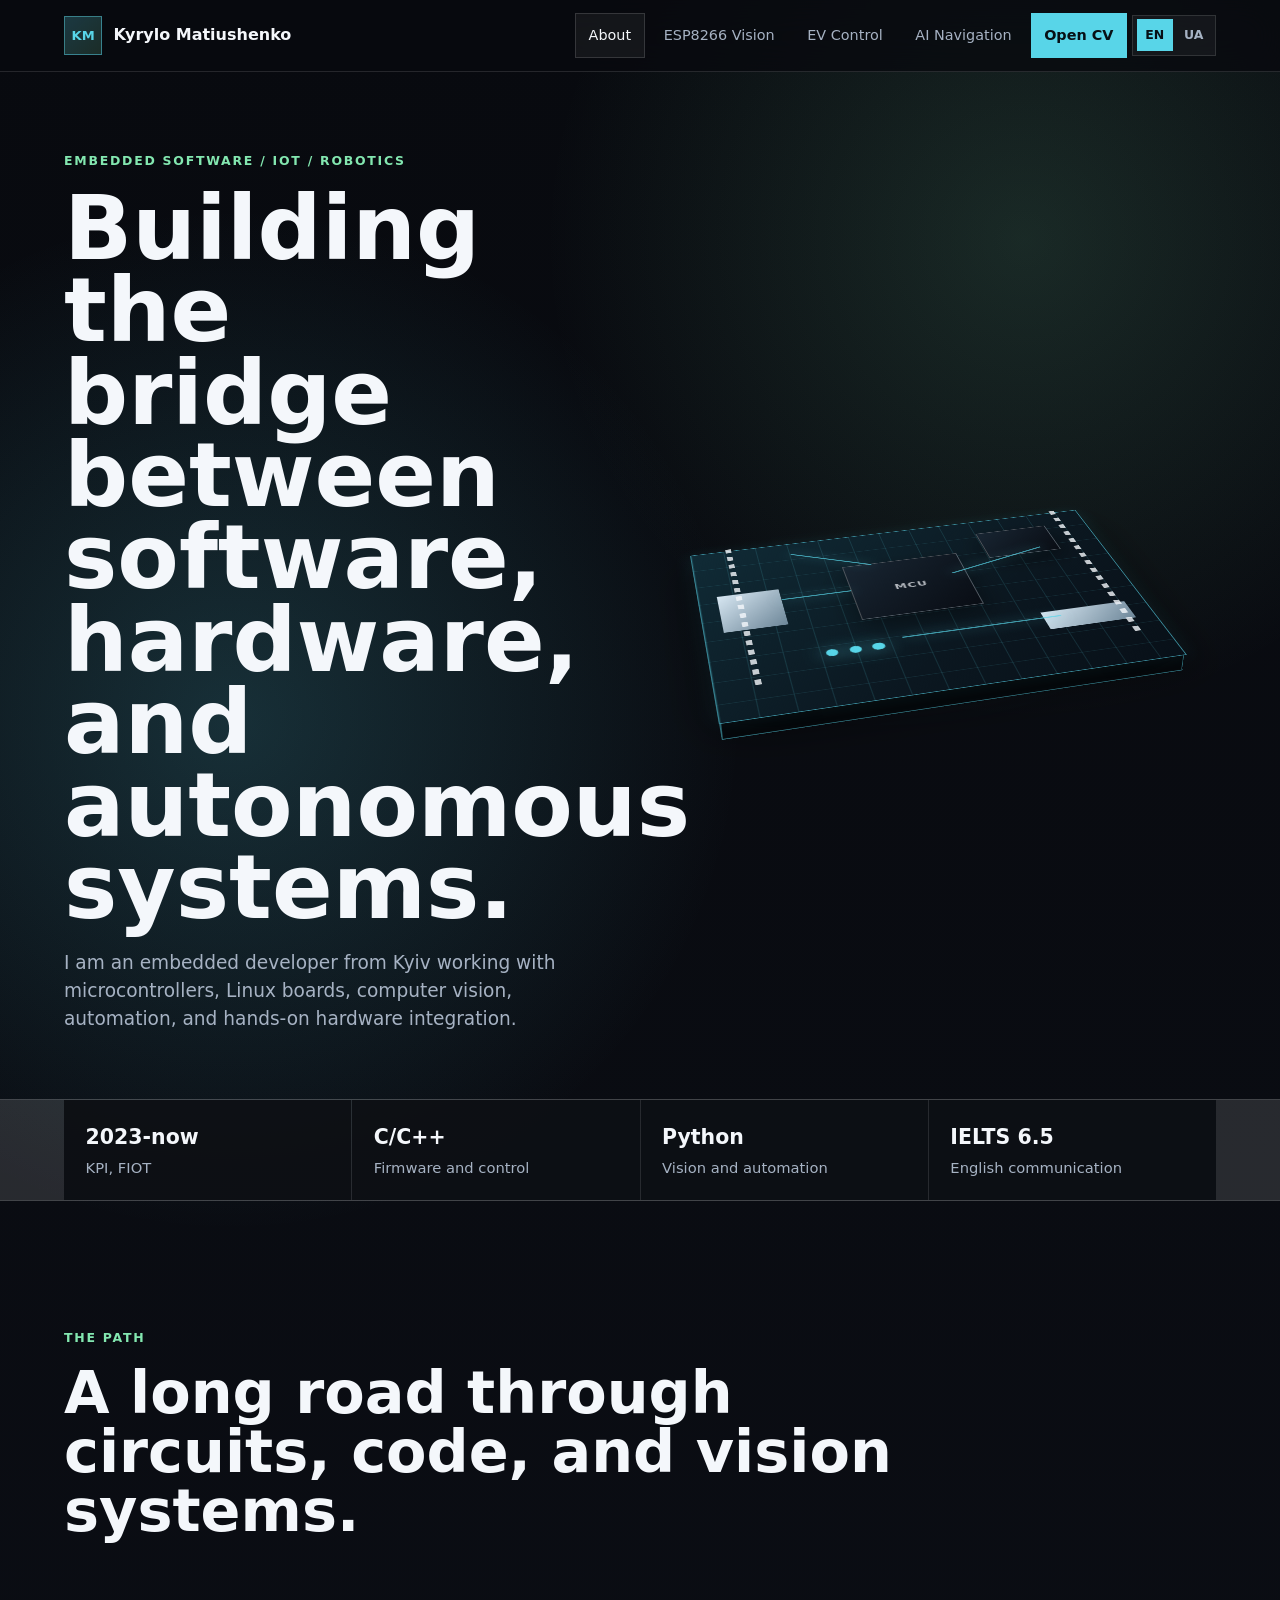
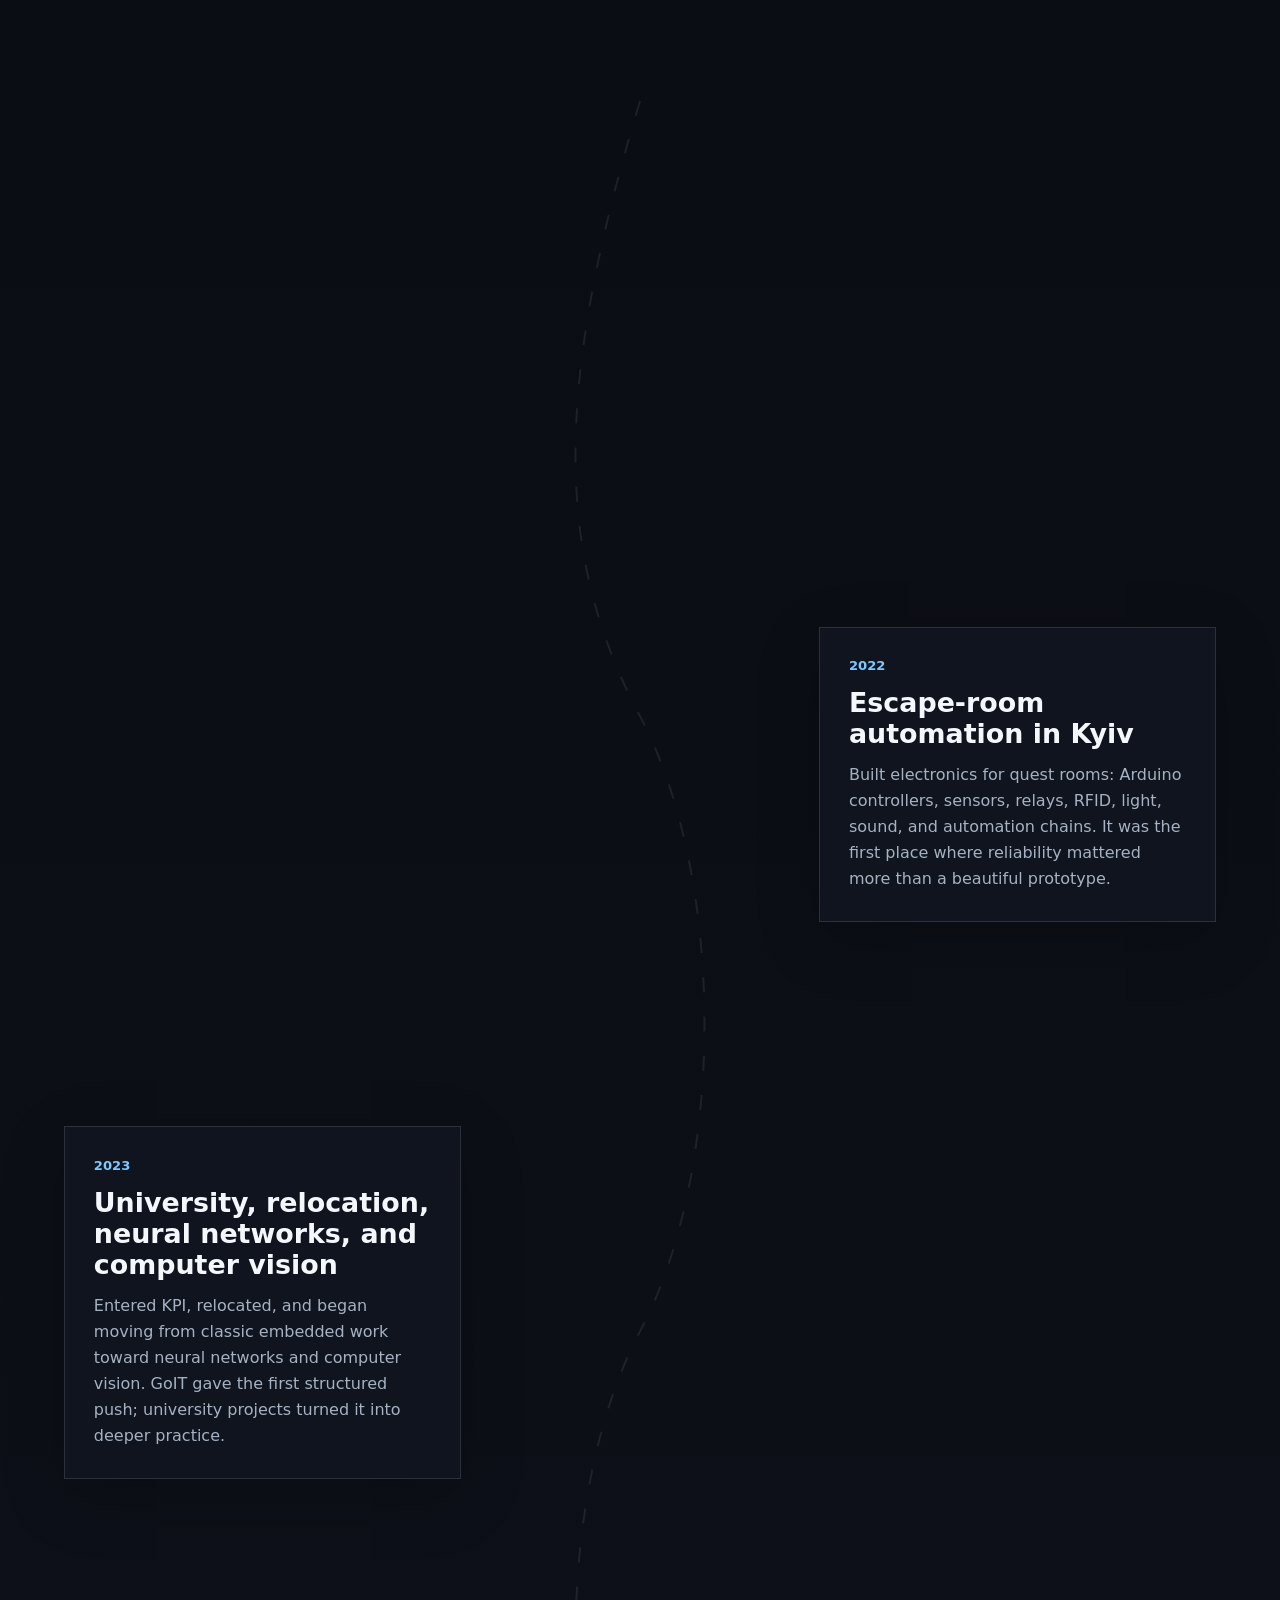
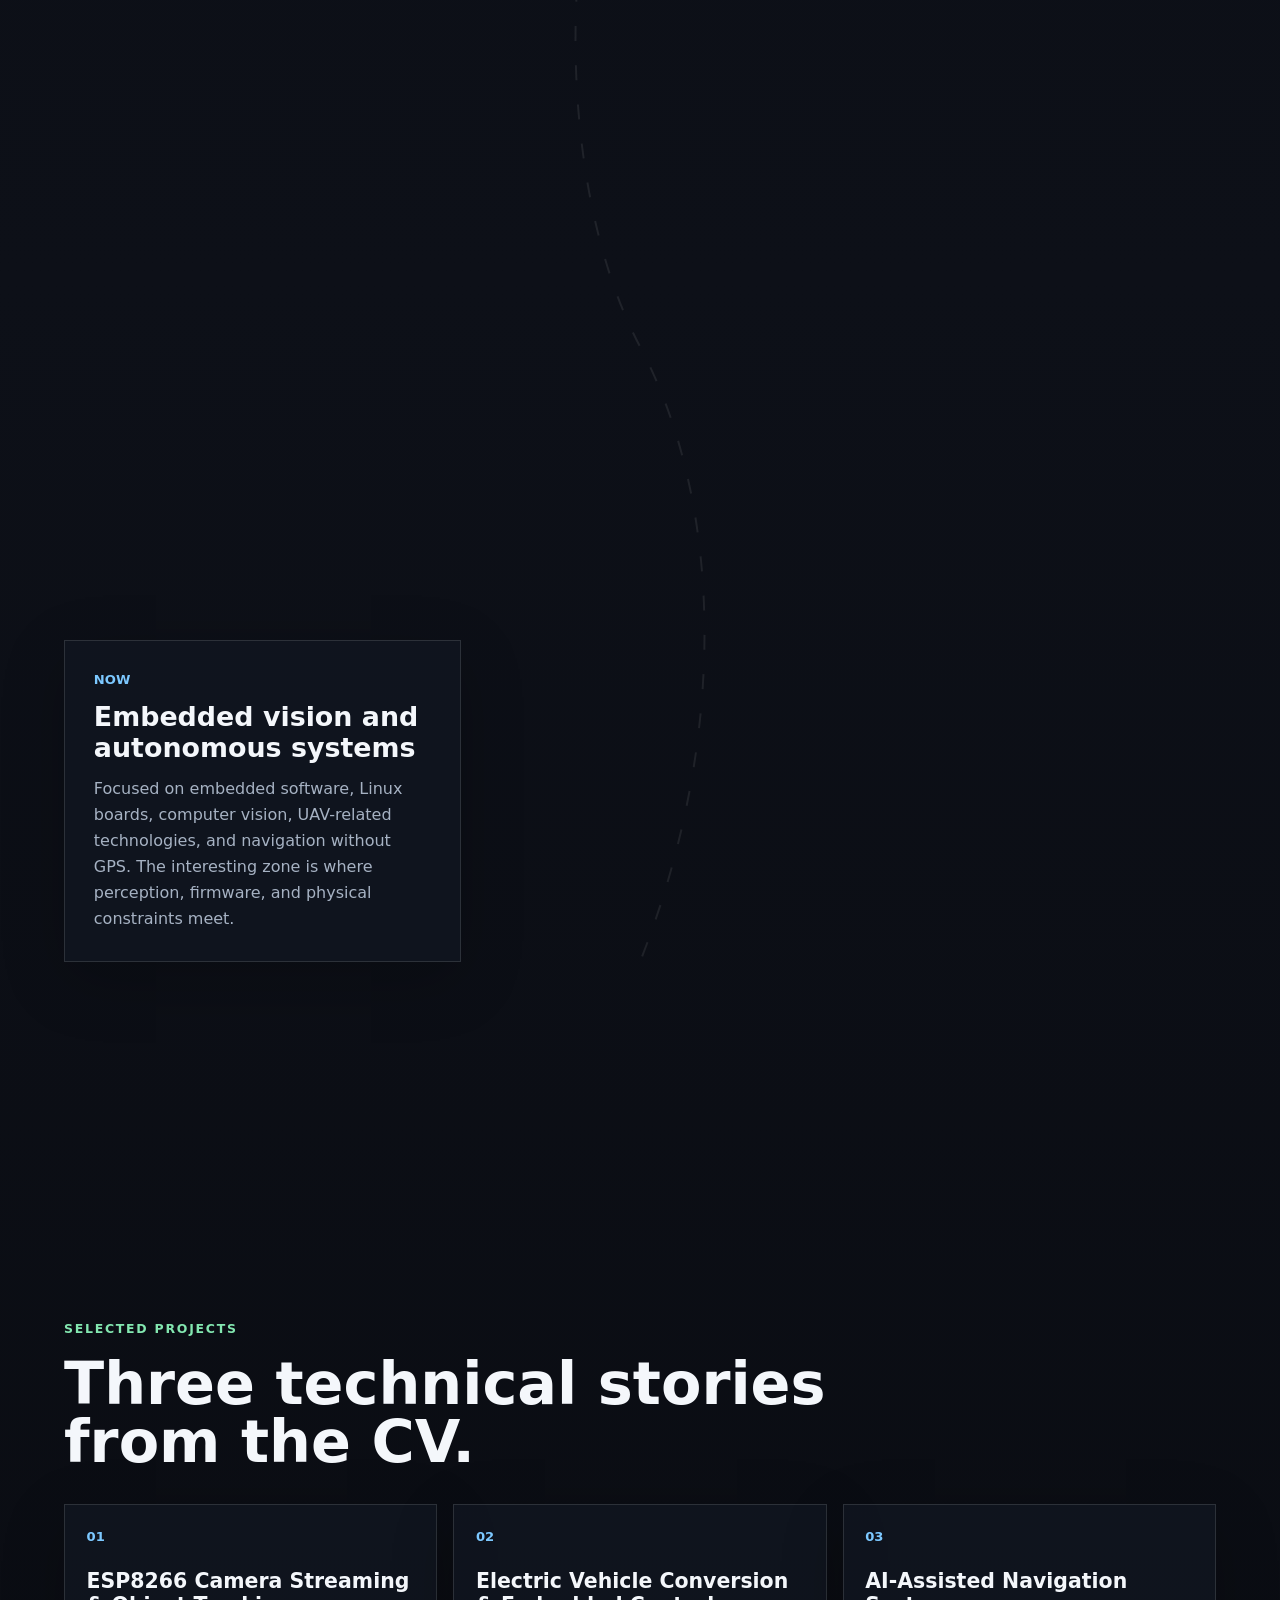
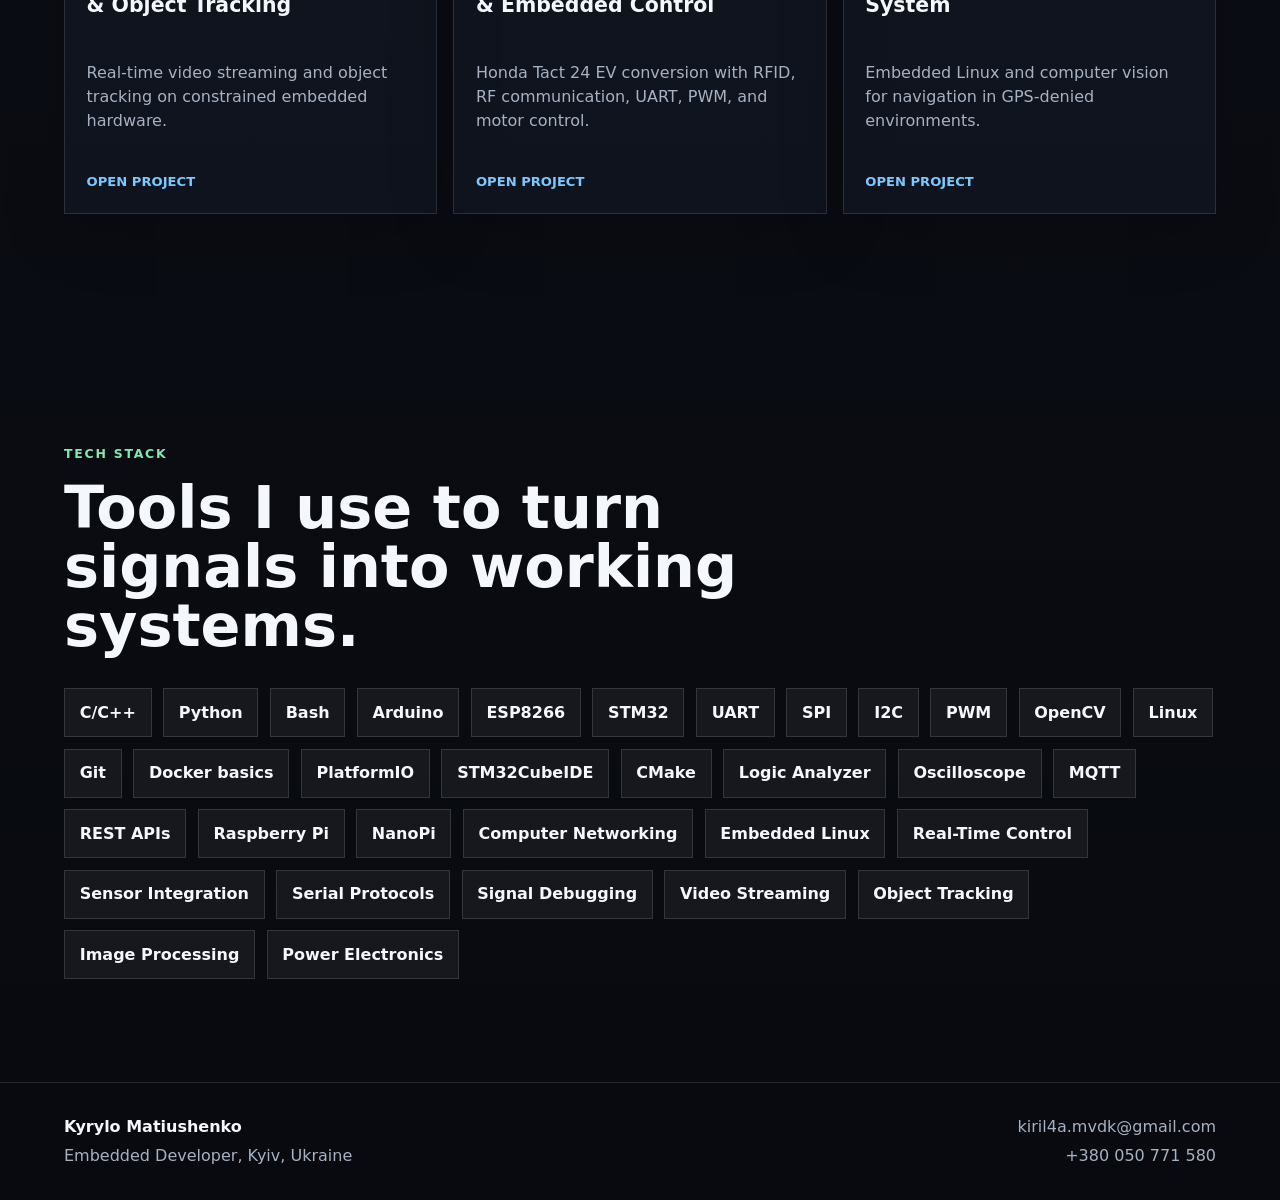
==== index.html @ d22a6f31 "first commit" ====
<!doctype html>
<html lang="en">
  <head>
    <meta charset="utf-8">
    <meta name="viewport" content="width=device-width, initial-scale=1">
    <meta name="description" content="Kyrylo Matiushenko - embedded developer focused on IoT, robotics, computer vision, and autonomous systems." data-i18n-content="meta.home.description">
    <title>Kyrylo Matiushenko | Embedded Developer</title>
    <link rel="stylesheet" href="styles.css">
    <script defer src="script.js"></script>
  </head>
  <body data-page="home">
    <div class="page-loader" aria-label="Loading page" data-i18n-aria="aria.loading">
      <div class="loader-board" aria-hidden="true">
        <span></span>
        <span></span>
        <span></span>
        <span></span>
      </div>
      <p data-i18n="loader.booting">Booting embedded profile</p>
    </div>

    <header class="site-header">
      <a class="brand" href="index.html" aria-label="Kyrylo Matiushenko home" data-i18n-aria="aria.home">
        <span class="brand-mark">KM</span>
        <span>Kyrylo Matiushenko</span>
      </a>
      <button class="menu-toggle" type="button" aria-label="Open menu" aria-expanded="false" aria-controls="main-navigation" data-i18n-aria="aria.menu">
        <span></span>
        <span></span>
        <span></span>
      </button>
      <nav id="main-navigation" class="top-nav" aria-label="Main navigation" data-i18n-aria="aria.nav">
        <a href="index.html" aria-current="page" data-i18n="nav.about">About</a>
        <a href="projects/esp8266-camera.html" data-i18n="nav.esp">ESP8266 Vision</a>
        <a href="projects/ev-conversion.html" data-i18n="nav.ev">EV Control</a>
        <a href="projects/ai-navigation.html" data-i18n="nav.ai">AI Navigation</a>
        <a class="nav-cv" href="Junior Embedded Developer Matiushenko Kyrylo.pdf" data-i18n="nav.cv">Open CV</a>
        <div class="lang-switch" aria-label="Language selector" data-i18n-aria="aria.language">
          <button type="button" data-lang="en" aria-pressed="true">EN</button>
          <button type="button" data-lang="uk" aria-pressed="false">UA</button>
        </div>
      </nav>
    </header>

    <main>
      <section class="hero">
        <div class="hero-copy reveal">
          <p class="eyebrow" data-i18n="home.hero.eyebrow">Embedded software / IoT / robotics</p>
          <h1 data-i18n="home.hero.title">Building the bridge between software, hardware, and autonomous systems.</h1>
          <p class="lead" data-i18n="home.hero.lead">
            I am an embedded developer from Kyiv working with microcontrollers, Linux boards,
            computer vision, automation, and hands-on hardware integration.
          </p>
        </div>

        <div class="hero-visual model-stage" aria-label="Interactive embedded controller model" data-i18n-aria="aria.modelStage">
          <div class="embedded-device" role="img" aria-label="Stylized 3D embedded controller board" data-i18n-aria="aria.model">
            <div class="pcb-board">
              <span class="chip main-chip"></span>
              <span class="chip radio-chip"></span>
              <span class="port usb-port"></span>
              <span class="port sensor-port"></span>
              <span class="trace trace-a"></span>
              <span class="trace trace-b"></span>
              <span class="trace trace-c"></span>
              <span class="trace trace-d"></span>
              <span class="pin-row row-left"></span>
              <span class="pin-row row-right"></span>
              <span class="status-led led-one"></span>
              <span class="status-led led-two"></span>
              <span class="status-led led-three"></span>
            </div>
          </div>
        </div>
      </section>

      <section class="stats-band" aria-label="Profile highlights" data-i18n-aria="aria.profile">
        <div>
          <strong>2023-now</strong>
          <span data-i18n="home.stats.kpi">KPI, FIOT</span>
        </div>
        <div>
          <strong>C/C++</strong>
          <span data-i18n="home.stats.firmware">Firmware and control</span>
        </div>
        <div>
          <strong>Python</strong>
          <span data-i18n="home.stats.vision">Vision and automation</span>
        </div>
        <div>
          <strong>IELTS 6.5</strong>
          <span data-i18n="home.stats.english">English communication</span>
        </div>
      </section>

      <section id="journey" class="story-section">
        <div class="section-heading reveal">
          <p class="eyebrow" data-i18n="home.path.eyebrow">The path</p>
          <h2 data-i18n="home.path.title">A long road through circuits, code, and vision systems.</h2>
        </div>
        <div class="timeline">
          <svg class="timeline-path" viewBox="0 0 100 500" preserveAspectRatio="none" aria-hidden="true">
            <defs>
              <clipPath id="timeline-progress-clip">
                <rect class="timeline-progress-clip" x="0" y="0" width="100" height="0"></rect>
              </clipPath>
            </defs>
            <path pathLength="100" class="timeline-path-base" d="M50 0 C 8 58 8 92 50 125 C 92 158 92 217 50 250 C 8 283 8 342 50 375 C 92 408 92 456 50 500"></path>
            <path pathLength="100" clip-path="url(#timeline-progress-clip)" class="timeline-path-progress" d="M50 0 C 8 58 8 92 50 125 C 92 158 92 217 50 250 C 8 283 8 342 50 375 C 92 408 92 456 50 500"></path>
          </svg>
          <article class="timeline-item reveal">
            <span class="timeline-date">2016</span>
            <h3 data-i18n="home.path.2016.title">The first embedded experiments</h3>
            <p data-i18n="home.path.2016.text">
              Started learning embedded systems through hands-on experiments with boards,
              wiring, and firmware. This is where the habit formed: debug the real device,
              not only the code that should have worked.
            </p>
          </article>
          <article class="timeline-item reveal">
            <span class="timeline-date">2022</span>
            <h3 data-i18n="home.path.2022.title">Escape-room automation in Kyiv</h3>
            <p data-i18n="home.path.2022.text">
              Built electronics for quest rooms: Arduino controllers, sensors, relays, RFID,
              light, sound, and automation chains. It was the first place where reliability
              mattered more than a beautiful prototype.
            </p>
          </article>
          <article class="timeline-item reveal">
            <span class="timeline-date">2023</span>
            <h3 data-i18n="home.path.2023.title">University, relocation, neural networks, and computer vision</h3>
            <p data-i18n="home.path.2023.text">
              Entered KPI, relocated, and began moving from classic embedded work toward
              neural networks and computer vision. GoIT gave the first structured push;
              university projects turned it into deeper practice.
            </p>
          </article>
          <article class="timeline-item reveal">
            <span class="timeline-date">2024</span>
            <h3 data-i18n="home.path.2024.title">Small commissioned projects and sharper specialization</h3>
            <p data-i18n="home.path.2024.text">
              Took on small commissioned projects where each task mixed firmware, hardware
              behavior, interfaces, testing, and practical delivery. Good training for turning
              loose requirements into working devices.
            </p>
          </article>
          <article class="timeline-item reveal">
            <span class="timeline-date" data-i18n="home.path.now.date">Now</span>
            <h3 data-i18n="home.path.now.title">Embedded vision and autonomous systems</h3>
            <p data-i18n="home.path.now.text">
              Focused on embedded software, Linux boards, computer vision, UAV-related
              technologies, and navigation without GPS. The interesting zone is where
              perception, firmware, and physical constraints meet.
            </p>
          </article>
        </div>
      </section>

      <section class="projects-section">
        <div class="section-heading reveal">
          <p class="eyebrow" data-i18n="home.projects.eyebrow">Selected projects</p>
          <h2 data-i18n="home.projects.title">Three technical stories from the CV.</h2>
        </div>
        <div class="project-grid">
          <a class="project-card reveal" href="projects/esp8266-camera.html">
            <span class="project-index">01</span>
            <h3 data-i18n="project.esp.title">ESP8266 Camera Streaming & Object Tracking</h3>
            <p data-i18n="home.projects.esp.text">Real-time video streaming and object tracking on constrained embedded hardware.</p>
            <span class="card-link" data-i18n="home.projects.open">Open project</span>
          </a>
          <a class="project-card reveal" href="projects/ev-conversion.html">
            <span class="project-index">02</span>
            <h3 data-i18n="project.ev.title.short">Electric Vehicle Conversion & Embedded Control</h3>
            <p data-i18n="home.projects.ev.text">Honda Tact 24 EV conversion with RFID, RF communication, UART, PWM, and motor control.</p>
            <span class="card-link" data-i18n="home.projects.open">Open project</span>
          </a>
          <a class="project-card reveal" href="projects/ai-navigation.html">
            <span class="project-index">03</span>
            <h3 data-i18n="project.ai.title">AI-Assisted Navigation System</h3>
            <p data-i18n="home.projects.ai.text">Embedded Linux and computer vision for navigation in GPS-denied environments.</p>
            <span class="card-link" data-i18n="home.projects.open">Open project</span>
          </a>
        </div>
      </section>

      <section class="stack-section">
        <div class="section-heading reveal">
          <p class="eyebrow" data-i18n="home.stack.eyebrow">Tech stack</p>
          <h2 data-i18n="home.stack.title">Tools I use to turn signals into working systems.</h2>
        </div>
        <div class="stack-cloud reveal">
          <span>C/C++</span>
          <span>Python</span>
          <span>Bash</span>
          <span>Arduino</span>
          <span>ESP8266</span>
          <span>STM32</span>
          <span>UART</span>
          <span>SPI</span>
          <span>I2C</span>
          <span>PWM</span>
          <span>OpenCV</span>
          <span>Linux</span>
          <span>Git</span>
          <span>Docker basics</span>
          <span>PlatformIO</span>
          <span>STM32CubeIDE</span>
          <span>CMake</span>
          <span>Logic Analyzer</span>
          <span>Oscilloscope</span>
          <span>MQTT</span>
          <span>REST APIs</span>
          <span>Raspberry Pi</span>
          <span>NanoPi</span>
          <span>Computer Networking</span>
          <span>Embedded Linux</span>
          <span>Real-Time Control</span>
          <span>Sensor Integration</span>
          <span>Serial Protocols</span>
          <span>Signal Debugging</span>
          <span>Video Streaming</span>
          <span>Object Tracking</span>
          <span>Image Processing</span>
          <span>Power Electronics</span>
        </div>
      </section>
    </main>

    <footer class="site-footer">
      <div>
        <strong>Kyrylo Matiushenko</strong>
        <span data-i18n="footer.role">Embedded Developer, Kyiv, Ukraine</span>
      </div>
      <div class="footer-links">
        <a href="mailto:kiril4a.mvdk@gmail.com">kiril4a.mvdk@gmail.com</a>
        <a href="tel:+380050771580">+380 050 771 580</a>
      </div>
    </footer>
  </body>
</html>
---- styles.css ----
:root {
  color-scheme: dark;
  --bg: #080a0f;
  --panel: #111722;
  --panel-soft: rgba(17, 23, 34, 0.72);
  --text: #f4f7fb;
  --muted: #a6b2c3;
  --line: rgba(255, 255, 255, 0.12);
  --cyan: #58d5e8;
  --green: #83e7b0;
  --amber: #7cc8ff;
  --red: #ef7d7d;
  --shadow: 0 28px 90px rgba(0, 0, 0, 0.45);
  --path-hue: 190;
}

* {
  box-sizing: border-box;
}

html {
  overflow-x: hidden;
  scroll-behavior: smooth;
}

body {
  margin: 0;
  overflow-x: hidden;
  background:
    radial-gradient(circle at 18% 12%, rgba(88, 213, 232, 0.18), transparent 32rem),
    radial-gradient(circle at 80% 4%, rgba(131, 231, 176, 0.14), transparent 30rem),
    linear-gradient(180deg, #080a0f 0%, #0d1018 58%, #080a0f 100%);
  color: var(--text);
  font-family: Inter, ui-sans-serif, system-ui, -apple-system, BlinkMacSystemFont, "Segoe UI", sans-serif;
  line-height: 1.5;
}

body.is-loading {
  overflow: hidden;
}

a {
  color: inherit;
  text-decoration: none;
}

.page-loader {
  position: fixed;
  inset: 0;
  z-index: 100;
  display: grid;
  place-items: center;
  align-content: center;
  gap: 1.4rem;
  background:
    radial-gradient(circle at 50% 42%, rgba(88, 213, 232, 0.2), transparent 22rem),
    #080a0f;
  transition: opacity 520ms ease, visibility 520ms ease;
}

body.is-loaded .page-loader {
  opacity: 0;
  visibility: hidden;
  pointer-events: none;
}

.loader-board {
  position: relative;
  width: 8rem;
  aspect-ratio: 1.45;
  border: 1px solid rgba(88, 213, 232, 0.62);
  background: linear-gradient(135deg, rgba(88, 213, 232, 0.16), rgba(131, 231, 176, 0.08));
  box-shadow: 0 0 54px rgba(88, 213, 232, 0.24);
  animation: loader-float 1400ms ease-in-out infinite;
}

.loader-board::before {
  content: "";
  position: absolute;
  inset: 31% 34%;
  border: 1px solid rgba(244, 247, 251, 0.62);
  background: rgba(244, 247, 251, 0.08);
}

.loader-board span {
  position: absolute;
  width: 0.55rem;
  aspect-ratio: 1;
  background: var(--cyan);
  box-shadow: 0 0 18px rgba(88, 213, 232, 0.8);
  animation: loader-pulse 900ms ease-in-out infinite;
}

.loader-board span:nth-child(1) {
  top: 18%;
  left: 14%;
}

.loader-board span:nth-child(2) {
  top: 20%;
  right: 15%;
  animation-delay: 120ms;
}

.loader-board span:nth-child(3) {
  bottom: 19%;
  left: 20%;
  animation-delay: 240ms;
}

.loader-board span:nth-child(4) {
  right: 18%;
  bottom: 17%;
  animation-delay: 360ms;
}

.page-loader p {
  margin: 0;
  color: var(--muted);
  font-size: 0.86rem;
  font-weight: 800;
  letter-spacing: 0.16em;
  text-transform: uppercase;
}

@keyframes loader-float {
  0%,
  100% {
    transform: translateY(0) rotateX(58deg) rotateZ(-10deg);
  }

  50% {
    transform: translateY(-0.65rem) rotateX(58deg) rotateZ(-6deg);
  }
}

@keyframes loader-pulse {
  0%,
  100% {
    opacity: 0.32;
  }

  50% {
    opacity: 1;
  }
}

.site-header {
  position: sticky;
  top: 0;
  z-index: 20;
  display: flex;
  align-items: center;
  justify-content: space-between;
  gap: 1rem;
  min-height: 72px;
  padding: 0 5vw;
  border-bottom: 1px solid var(--line);
  background: rgba(8, 10, 15, 0.78);
  backdrop-filter: blur(18px);
}

.brand {
  display: inline-flex;
  align-items: center;
  gap: 0.7rem;
  font-weight: 750;
  letter-spacing: 0;
  white-space: nowrap;
}

.brand-mark {
  display: grid;
  width: 2.4rem;
  height: 2.4rem;
  place-items: center;
  border: 1px solid rgba(88, 213, 232, 0.48);
  background: linear-gradient(135deg, rgba(88, 213, 232, 0.24), rgba(131, 231, 176, 0.16));
  color: var(--cyan);
  font-size: 0.82rem;
  font-weight: 800;
}

.top-nav {
  display: flex;
  align-items: center;
  justify-content: flex-end;
  gap: 0.35rem;
  flex-wrap: wrap;
}

.menu-toggle {
  display: none;
  width: 2.75rem;
  height: 2.75rem;
  place-items: center;
  border: 1px solid rgba(88, 213, 232, 0.34);
  background: rgba(255, 255, 255, 0.055);
  color: var(--text);
  cursor: pointer;
}

.menu-toggle span {
  display: block;
  width: 1.15rem;
  height: 2px;
  grid-area: 1 / 1;
  background: currentColor;
  transition: transform 180ms ease, opacity 180ms ease;
}

.menu-toggle span:nth-child(1) {
  transform: translateY(-0.42rem);
}

.menu-toggle span:nth-child(3) {
  transform: translateY(0.42rem);
}

.site-header.is-menu-open .menu-toggle span:nth-child(1) {
  transform: rotate(45deg);
}

.site-header.is-menu-open .menu-toggle span:nth-child(2) {
  opacity: 0;
}

.site-header.is-menu-open .menu-toggle span:nth-child(3) {
  transform: rotate(-45deg);
}

.top-nav a {
  padding: 0.64rem 0.78rem;
  border: 1px solid transparent;
  color: var(--muted);
  font-size: 0.9rem;
  transition: color 180ms ease, border-color 180ms ease, background 180ms ease;
}

.top-nav a:hover,
.top-nav a[aria-current="page"] {
  border-color: rgba(255, 255, 255, 0.14);
  background: rgba(255, 255, 255, 0.05);
  color: var(--text);
}

.top-nav .nav-cv {
  border-color: rgba(88, 213, 232, 0.42);
  background: var(--cyan);
  color: #071015;
  font-weight: 800;
}

.top-nav .nav-cv:hover {
  border-color: rgba(131, 231, 176, 0.58);
  background: var(--green);
  color: #071015;
}

.lang-switch {
  display: inline-flex;
  align-items: center;
  gap: 0.2rem;
  padding: 0.2rem;
  border: 1px solid rgba(255, 255, 255, 0.12);
  background: rgba(255, 255, 255, 0.045);
}

.lang-switch button {
  min-width: 2.25rem;
  min-height: 2rem;
  border: 0;
  background: transparent;
  color: var(--muted);
  cursor: pointer;
  font: inherit;
  font-size: 0.78rem;
  font-weight: 850;
  letter-spacing: 0;
  transition: background 180ms ease, color 180ms ease;
}

.lang-switch button:hover,
.lang-switch button[aria-pressed="true"] {
  background: var(--cyan);
  color: #071015;
}

.hero {
  display: grid;
  grid-template-columns: minmax(0, 0.92fr) minmax(320px, 1.08fr);
  align-items: center;
  gap: clamp(2rem, 5vw, 5.5rem);
  min-height: calc(100vh - 72px);
  padding: 5rem 5vw 3rem;
}

.hero-copy {
  max-width: 720px;
}

.eyebrow {
  margin: 0 0 1rem;
  color: var(--green);
  font-size: 0.78rem;
  font-weight: 800;
  letter-spacing: 0.14em;
  text-transform: uppercase;
}

h1,
h2,
h3,
p {
  margin-top: 0;
}

h1 {
  margin-bottom: 1.3rem;
  font-size: clamp(3rem, 7vw, 6.9rem);
  line-height: 0.92;
  letter-spacing: 0;
}

h2 {
  margin-bottom: 1rem;
  font-size: clamp(2rem, 4.6vw, 4.6rem);
  line-height: 1;
  letter-spacing: 0;
}

h3 {
  font-size: 1.28rem;
  line-height: 1.16;
}

.lead {
  max-width: 58ch;
  color: var(--muted);
  font-size: clamp(1.05rem, 1.45vw, 1.35rem);
}

.button {
  display: inline-flex;
  align-items: center;
  justify-content: center;
  min-height: 48px;
  padding: 0 1.1rem;
  border: 1px solid var(--line);
  font-weight: 760;
  transition: transform 180ms ease, background 180ms ease, border-color 180ms ease;
}

.button:hover {
  transform: translateY(-2px);
}

.button.primary {
  border-color: rgba(88, 213, 232, 0.42);
  background: var(--cyan);
  color: #071015;
}

.button.ghost {
  background: rgba(255, 255, 255, 0.05);
  color: var(--text);
}

.hero-visual {
  position: relative;
  min-height: clamp(420px, 54vh, 620px);
  overflow: visible;
  transform:
    perspective(1200px)
    rotateX(var(--tilt-x, 0deg))
    rotateY(var(--tilt-y, 0deg));
  transform-style: preserve-3d;
  transition: transform 180ms ease-out;
}

.embedded-device {
  position: absolute;
  top: 50%;
  left: 50%;
  width: min(74%, 480px);
  aspect-ratio: 1.45;
  z-index: 3;
  transform:
    translate(-50%, -50%)
    rotateX(var(--device-x, 58deg))
    rotateY(var(--device-y, 0deg))
    rotateZ(var(--device-z, -14deg));
  transform-style: preserve-3d;
  transition: transform 120ms ease-out;
  cursor: grab;
  user-select: none;
  touch-action: none;
}

.embedded-device::before {
  content: "";
  position: absolute;
  inset: 18% 8% 8%;
  z-index: -1;
  background: radial-gradient(ellipse at center, rgba(88, 213, 232, 0.28), rgba(88, 213, 232, 0.08) 42%, transparent 68%);
  filter: blur(26px);
  transform: translateZ(-34px);
  opacity: 0.72;
  pointer-events: none;
}

.embedded-device:active {
  cursor: grabbing;
}

.pcb-board {
  position: absolute;
  inset: 0;
  border: 1px solid rgba(88, 213, 232, 0.58);
  background:
    linear-gradient(90deg, rgba(88, 213, 232, 0.14) 1px, transparent 1px) 0 0 / 34px 34px,
    linear-gradient(0deg, rgba(88, 213, 232, 0.1) 1px, transparent 1px) 0 0 / 34px 34px,
    linear-gradient(135deg, #102b36, #0b1720 62%, #081018);
  box-shadow:
    0 24px 58px rgba(0, 0, 0, 0.42),
    0 0 22px rgba(88, 213, 232, 0.1);
  transform-style: preserve-3d;
}

.pcb-board::before,
.pcb-board::after {
  content: "";
  position: absolute;
  inset: 0;
  border: inherit;
  background: #050a0e;
  transform: translateZ(-18px);
}

.pcb-board::after {
  inset: auto 0 -18px;
  height: 18px;
  background: #04080c;
  transform: rotateX(-90deg);
  transform-origin: top;
}

.chip,
.port,
.trace,
.pin-row,
.status-led {
  position: absolute;
  transform: translateZ(16px);
}

.chip {
  border: 1px solid rgba(244, 247, 251, 0.28);
  background: linear-gradient(135deg, #182532, #090d14);
  box-shadow: 0 14px 30px rgba(0, 0, 0, 0.4);
}

.main-chip {
  left: 34%;
  top: 30%;
  width: 28%;
  height: 34%;
}

.main-chip::before {
  content: "MCU";
  position: absolute;
  inset: 0;
  display: grid;
  place-items: center;
  color: rgba(244, 247, 251, 0.7);
  font-size: 0.76rem;
  font-weight: 900;
  letter-spacing: 0.08em;
}

.radio-chip {
  right: 13%;
  top: 18%;
  width: 18%;
  height: 18%;
}

.port {
  background: linear-gradient(135deg, #d7e7f2, #6e8799);
}

.usb-port {
  left: 4%;
  top: 39%;
  width: 14%;
  height: 22%;
}

.sensor-port {
  right: 7%;
  bottom: 16%;
  width: 20%;
  height: 10%;
}

.trace {
  height: 2px;
  background: rgba(88, 213, 232, 0.68);
  box-shadow: 0 0 16px rgba(88, 213, 232, 0.5);
  transform: translateZ(17px);
}

.trace-a {
  left: 18%;
  top: 46%;
  width: 16%;
}

.trace-b {
  left: 58%;
  top: 38%;
  width: 25%;
  transform: translateZ(17px) rotate(-16deg);
}

.trace-c {
  left: 41%;
  bottom: 22%;
  width: 36%;
}

.trace-d {
  left: 22%;
  top: 24%;
  width: 20%;
  transform: translateZ(17px) rotate(28deg);
}

.pin-row {
  top: 8%;
  bottom: 8%;
  width: 0.38rem;
  background: repeating-linear-gradient(
    to bottom,
    rgba(244, 247, 251, 0.8) 0 0.5rem,
    transparent 0.5rem 1rem
  );
}

.row-left {
  left: 8%;
}

.row-right {
  right: 8%;
}

.status-led {
  width: 0.72rem;
  aspect-ratio: 1;
  border-radius: 50%;
  background: var(--cyan);
  box-shadow: 0 0 20px rgba(88, 213, 232, 0.72);
  animation: led-blink 1500ms ease-in-out infinite;
}

.led-one {
  left: 24%;
  bottom: 18%;
}

.led-two {
  left: 29%;
  bottom: 18%;
  animation-delay: 250ms;
}

.led-three {
  left: 34%;
  bottom: 18%;
  animation-delay: 500ms;
}

@keyframes led-blink {
  0%,
  80%,
  100% {
    opacity: 0.38;
  }

  35% {
    opacity: 1;
  }
}

.stats-band,
.story-section,
.projects-section,
.stack-section,
.project-page {
  padding-inline: 5vw;
}

.stats-band {
  display: grid;
  grid-template-columns: repeat(4, 1fr);
  gap: 1px;
  border-block: 1px solid var(--line);
  background: var(--line);
}

.stats-band div {
  display: grid;
  gap: 0.25rem;
  padding: 1.35rem;
  background: rgba(8, 10, 15, 0.84);
}

.stats-band strong {
  font-size: 1.28rem;
}

.stats-band span {
  color: var(--muted);
  font-size: 0.92rem;
}

.story-section,
.projects-section,
.stack-section {
  overflow-x: clip;
  padding-top: clamp(5rem, 10vw, 8rem);
  padding-bottom: clamp(4rem, 8vw, 7rem);
}

.section-heading {
  max-width: 850px;
  margin-bottom: 2rem;
}

.timeline-item,
.project-card,
.project-main,
.project-side {
  border: 1px solid var(--line);
  background: var(--panel-soft);
  box-shadow: 0 18px 60px rgba(0, 0, 0, 0.2);
}

.timeline {
  position: relative;
  display: grid;
  grid-template-columns: minmax(0, 1fr) clamp(120px, 16vw, 220px) minmax(0, 1fr);
  row-gap: clamp(9rem, 16vw, 14rem);
  column-gap: clamp(2.5rem, 6vw, 5rem);
  --timeline-pad: clamp(5rem, 10vw, 8rem);
  padding-block: var(--timeline-pad);
  --timeline-progress: 0;
}

.timeline-path {
  position: absolute;
  top: var(--timeline-pad);
  left: 50%;
  width: clamp(120px, 16vw, 220px);
  height: calc(100% - (var(--timeline-pad) * 2));
  transform: translateX(-50%);
  pointer-events: none;
  z-index: 0;
  overflow: visible;
}

.timeline-path path {
  fill: none;
  vector-effect: non-scaling-stroke;
}

.timeline-path-base {
  stroke: rgba(255, 255, 255, 0.08);
  stroke-width: 2;
  stroke-dasharray: 2.6 4.2;
}

.timeline-path-progress {
  stroke: hsl(var(--path-hue), 88%, 66%);
  stroke-width: 2.6;
  stroke-dasharray: 2.6 4.2;
  stroke-dashoffset: 0;
  filter: drop-shadow(0 0 10px rgba(88, 213, 232, 0.55));
}

.timeline-item {
  position: relative;
  z-index: 1;
  display: grid;
  grid-template-columns: 1fr;
  gap: 0.7rem;
  min-height: 250px;
  padding: clamp(1.2rem, 2.4vw, 1.8rem);
  opacity: 0;
  transform: translateX(var(--fly-after, -110vw)) translateY(4rem) scale(0.9);
  transition:
    opacity 520ms ease,
    transform 680ms cubic-bezier(0.2, 0.86, 0.22, 1),
    border-color 280ms ease,
    background 280ms ease,
    box-shadow 280ms ease;
}

.timeline-item:nth-of-type(odd) {
  grid-column: 1;
  --fly-before: 110vw;
  --fly-after: -110vw;
}

.timeline-item:nth-of-type(even) {
  grid-column: 3;
  --fly-before: -110vw;
  --fly-after: 110vw;
}

.timeline-item:nth-of-type(1) {
  grid-row: 1;
}

.timeline-item:nth-of-type(2) {
  grid-row: 2;
}

.timeline-item:nth-of-type(3) {
  grid-row: 3;
}

.timeline-item:nth-of-type(4) {
  grid-row: 4;
}

.timeline-item:nth-of-type(5) {
  grid-row: 5;
}

.timeline-item.is-onstage {
  opacity: 0.48;
  transform: translateX(0) translateY(0) scale(0.96);
}

.timeline-item.is-before {
  opacity: 0;
  transform: translateX(var(--fly-before)) translateY(-4rem) scale(0.9);
}

.timeline-item.is-after {
  opacity: 0;
  transform: translateX(var(--fly-after)) translateY(4rem) scale(0.9);
}

.timeline-item.is-active {
  opacity: 1;
  transform: translateY(0) scale(1);
  border-color: rgba(88, 213, 232, 0.44);
  background: rgba(17, 29, 42, 0.82);
  box-shadow: 0 26px 80px rgba(0, 0, 0, 0.32), 0 0 42px rgba(88, 213, 232, 0.08);
}

.timeline-item h3 {
  max-width: 18ch;
  margin-bottom: 0.1rem;
  font-size: clamp(1.35rem, 2.1vw, 2.05rem);
}

.timeline-item p {
  max-width: 58ch;
  margin-bottom: 0;
  font-size: 1rem;
  line-height: 1.62;
}

.timeline-date,
.project-index,
.card-link {
  color: var(--amber);
  font-size: 0.82rem;
  font-weight: 800;
  text-transform: uppercase;
}

.timeline-item p,
.project-card p,
.project-main p,
.project-main li {
  color: var(--muted);
}

.project-grid {
  display: grid;
  grid-template-columns: repeat(3, minmax(0, 1fr));
  gap: 1rem;
}

.project-card {
  display: grid;
  align-content: space-between;
  min-height: 310px;
  padding: 1.35rem;
  transition: transform 180ms ease, border-color 180ms ease, background 180ms ease;
}

.project-card:hover {
  transform: translateY(-4px);
  border-color: rgba(88, 213, 232, 0.42);
  background: rgba(18, 29, 42, 0.82);
}

.stack-cloud {
  display: flex;
  flex-wrap: wrap;
  gap: 0.72rem;
}

.stack-cloud span {
  padding: 0.72rem 0.92rem;
  border: 1px solid rgba(255, 255, 255, 0.13);
  background: rgba(255, 255, 255, 0.055);
  color: var(--text);
  font-weight: 680;
}

.stack-cloud.compact span {
  padding: 0.6rem 0.75rem;
  font-size: 0.9rem;
}

.site-footer {
  display: flex;
  align-items: center;
  justify-content: space-between;
  gap: 1rem;
  padding: 2rem 5vw;
  border-top: 1px solid var(--line);
  color: var(--muted);
}

.site-footer div {
  display: grid;
  gap: 0.3rem;
}

.site-footer strong {
  color: var(--text);
}

.footer-links {
  text-align: right;
}

.footer-links a:hover {
  color: var(--cyan);
}

.project-page {
  min-height: calc(100vh - 72px);
  padding-top: clamp(4rem, 8vw, 7rem);
  padding-bottom: clamp(4rem, 8vw, 7rem);
}

.project-hero {
  max-width: 980px;
  margin-bottom: 2rem;
}

.project-hero-with-media {
  display: grid;
  grid-template-columns: minmax(0, 1fr) minmax(260px, clamp(320px, 30vw, 520px));
  align-items: center;
  gap: clamp(1.5rem, 4.5vw, 4.25rem);
  max-width: none;
  min-height: min(660px, calc(100vh - 130px));
}

.project-hero-copy {
  max-width: 980px;
}

.project-hero-media {
  position: relative;
  overflow: hidden;
  width: fit-content;
  max-width: 100%;
  justify-self: center;
  border: 1px solid rgba(88, 213, 232, 0.34);
  background: rgba(255, 255, 255, 0.035);
  box-shadow: 0 20px 64px rgba(0, 0, 0, 0.3);
}

.project-hero-media img {
  display: block;
  width: auto;
  max-width: 100%;
  height: min(72vh, 720px);
  object-fit: contain;
}

.project-layout {
  display: grid;
  grid-template-columns: minmax(0, 1fr) 360px;
  gap: 1rem;
}

.project-main,
.project-side {
  padding: 1.5rem;
}

.project-main ul {
  margin: 0;
  padding-left: 1.2rem;
}

.project-main li + li {
  margin-top: 0.65rem;
}

.feature-list,
.project-facts {
  display: grid;
  gap: 0.8rem;
}

.feature-list {
  grid-template-columns: repeat(3, minmax(0, 1fr));
  margin-bottom: 1.4rem;
}

.feature-list div,
.project-facts div {
  border: 1px solid rgba(255, 255, 255, 0.12);
  background: rgba(255, 255, 255, 0.045);
  padding: 1rem;
}

.feature-list strong,
.project-facts strong {
  display: block;
  margin-bottom: 0.45rem;
  color: var(--text);
  font-size: 0.98rem;
}

.feature-list p,
.project-facts span {
  margin: 0;
  color: var(--muted);
  font-size: 0.92rem;
}

.project-facts {
  margin-top: 1.2rem;
}

.project-facts strong {
  color: var(--cyan);
  font-size: 1.25rem;
}

.reveal {
  opacity: 0;
  transform: translateY(22px);
  transition: opacity 700ms ease, transform 700ms ease;
}

.reveal.is-visible {
  opacity: 1;
  transform: translateY(0);
}

.timeline .timeline-item.is-visible.is-before {
  opacity: 0;
  transform: translateX(var(--fly-before)) translateY(-4rem) scale(0.9);
}

.timeline .timeline-item.is-visible.is-after {
  opacity: 0;
  transform: translateX(var(--fly-after)) translateY(4rem) scale(0.9);
}

.timeline .timeline-item.is-visible.is-onstage {
  opacity: 0.48;
  transform: translateX(0) translateY(0) scale(0.96);
}

.timeline .timeline-item.is-visible.is-active {
  opacity: 1;
  transform: translateX(0) translateY(0) scale(1);
}

@media (max-width: 980px) {
  .site-header {
    align-items: center;
    flex-direction: row;
    flex-wrap: wrap;
    padding-block: 0.85rem;
  }

  .menu-toggle {
    display: grid;
    margin-left: auto;
  }

  .top-nav {
    position: absolute;
    top: calc(100% + 0.75rem);
    right: 5vw;
    left: auto;
    display: grid;
    width: min(20rem, calc(100vw - 10vw));
    max-width: 20rem;
    gap: 0.35rem;
    padding: 0.65rem;
    border: 1px solid var(--line);
    background: rgba(8, 12, 18, 0.96);
    box-shadow: 0 22px 70px rgba(0, 0, 0, 0.38);
    opacity: 0;
    pointer-events: none;
    transform: translateY(-0.6rem);
    transition: opacity 180ms ease, transform 180ms ease;
    backdrop-filter: blur(18px);
  }

  .site-header.is-menu-open .top-nav {
    opacity: 1;
    pointer-events: auto;
    transform: translateY(0);
  }

  .top-nav a,
  .lang-switch {
    width: 100%;
  }

  .top-nav a {
    display: block;
  }

  .lang-switch {
    justify-content: space-between;
  }

  .lang-switch button {
    flex: 1;
  }

  .hero,
  .project-hero-with-media,
  .project-layout {
    grid-template-columns: 1fr;
  }

  .project-hero-with-media {
    min-height: auto;
    align-items: start;
    gap: 2rem;
  }

  .project-hero-media {
    width: fit-content;
    max-width: min(100%, 460px);
    justify-self: start;
  }

  .project-hero-media img {
    width: 100%;
    height: auto;
  }

  .project-page {
    padding-top: clamp(3rem, 10vw, 5rem);
  }

  .project-hero {
    max-width: none;
    margin-bottom: 1.4rem;
  }

  .project-layout {
    gap: 0.85rem;
  }

  .project-main,
  .project-side {
    padding: clamp(1rem, 3.5vw, 1.35rem);
  }

  .feature-list {
    grid-template-columns: 1fr;
  }

  .hero {
    min-height: auto;
    padding-top: 3.5rem;
  }

  .hero-visual {
    min-height: 460px;
  }

  .timeline {
    grid-template-columns: 1fr;
    row-gap: 2.2rem;
    --timeline-pad: 2rem;
    padding-block: var(--timeline-pad);
    padding-left: clamp(2.4rem, 9vw, 3.5rem);
  }

  .timeline-path {
    display: block;
    top: var(--timeline-pad);
    left: clamp(0.9rem, 4vw, 1.35rem);
    width: 2.5rem;
    height: calc(100% - (var(--timeline-pad) * 2));
    transform: none;
  }

  .timeline-item:nth-of-type(odd),
  .timeline-item:nth-of-type(even) {
    grid-column: 1;
    margin-top: 0;
  }

  .timeline-item {
    min-height: auto;
    transform: translateY(1.4rem) scale(0.98);
    --fly-before: 0;
    --fly-after: 0;
  }

  .timeline-item h3 {
    max-width: 100%;
  }

  .timeline .timeline-item.is-visible.is-before,
  .timeline .timeline-item.is-visible.is-after,
  .timeline .timeline-item.is-visible.is-onstage {
    opacity: 0.86;
    transform: translateX(0) translateY(0) scale(0.99);
  }

  .timeline .timeline-item.is-visible.is-active {
    opacity: 1;
    transform: translateX(0) translateY(0) scale(1);
  }

  .stats-band,
  .project-grid {
    grid-template-columns: repeat(2, minmax(0, 1fr));
  }
}

@media (max-width: 640px) {
  body {
    overflow-x: hidden;
  }

  .stats-band,
  .story-section,
  .projects-section,
  .stack-section,
  .project-page {
    padding-inline: 1rem;
  }

  .site-header {
    padding-inline: 1rem;
  }

  .top-nav {
    right: 1rem;
    left: auto;
    width: min(18rem, calc(100vw - 2rem));
    max-width: 18rem;
  }

  .brand {
    white-space: normal;
  }

  .top-nav a {
    padding: 0.55rem 0.62rem;
    font-size: 0.84rem;
  }

  .hero {
    padding-top: 2.5rem;
  }

  h1 {
    font-size: clamp(2.3rem, 13vw, 3.6rem);
  }

  .project-page h1 {
    font-size: clamp(2.15rem, 12vw, 3.35rem);
  }

  .lead {
    font-size: 1.02rem;
  }

  .hero-visual {
    min-height: 360px;
  }

  .project-hero-with-media {
    gap: 1.45rem;
  }

  .project-hero-media {
    max-width: min(100%, 360px);
    justify-self: center;
  }

  .project-main,
  .project-side {
    padding: 1rem;
  }

  .project-main p,
  .project-main li {
    font-size: 0.96rem;
    line-height: 1.68;
  }

  .feature-list div,
  .project-facts div {
    padding: 0.9rem;
  }

  .stack-cloud {
    gap: 0.55rem;
  }

  .stack-cloud.compact span {
    padding: 0.55rem 0.65rem;
    font-size: 0.84rem;
  }

  .site-footer {
    flex-direction: column;
    align-items: flex-start;
  }

  .stats-band,
  .project-grid {
    grid-template-columns: 1fr;
  }

  .footer-links {
    text-align: left;
  }
}

@media (prefers-reduced-motion: reduce) {
  *,
  *::before,
  *::after {
    scroll-behavior: auto !important;
    transition-duration: 0.001ms !important;
    animation-duration: 0.001ms !important;
  }

  .reveal {
    opacity: 1;
    transform: none;
  }
}
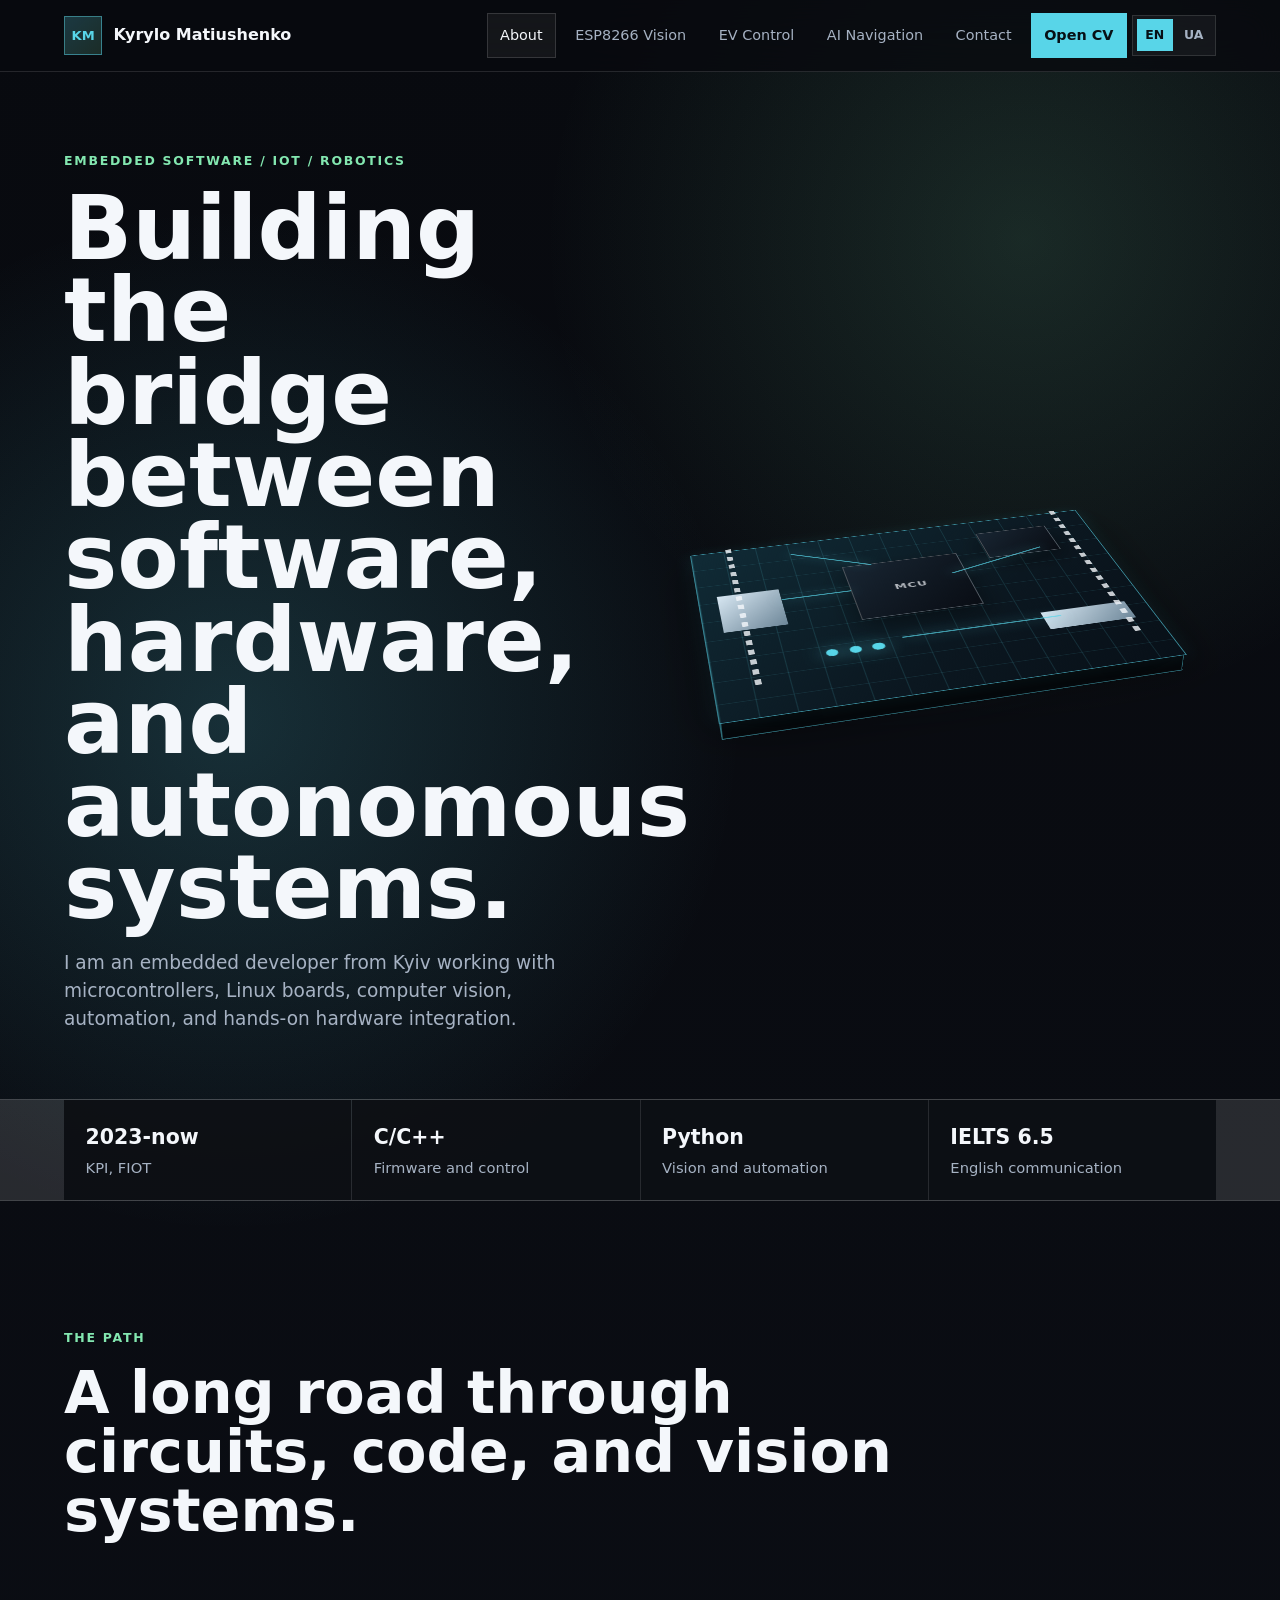
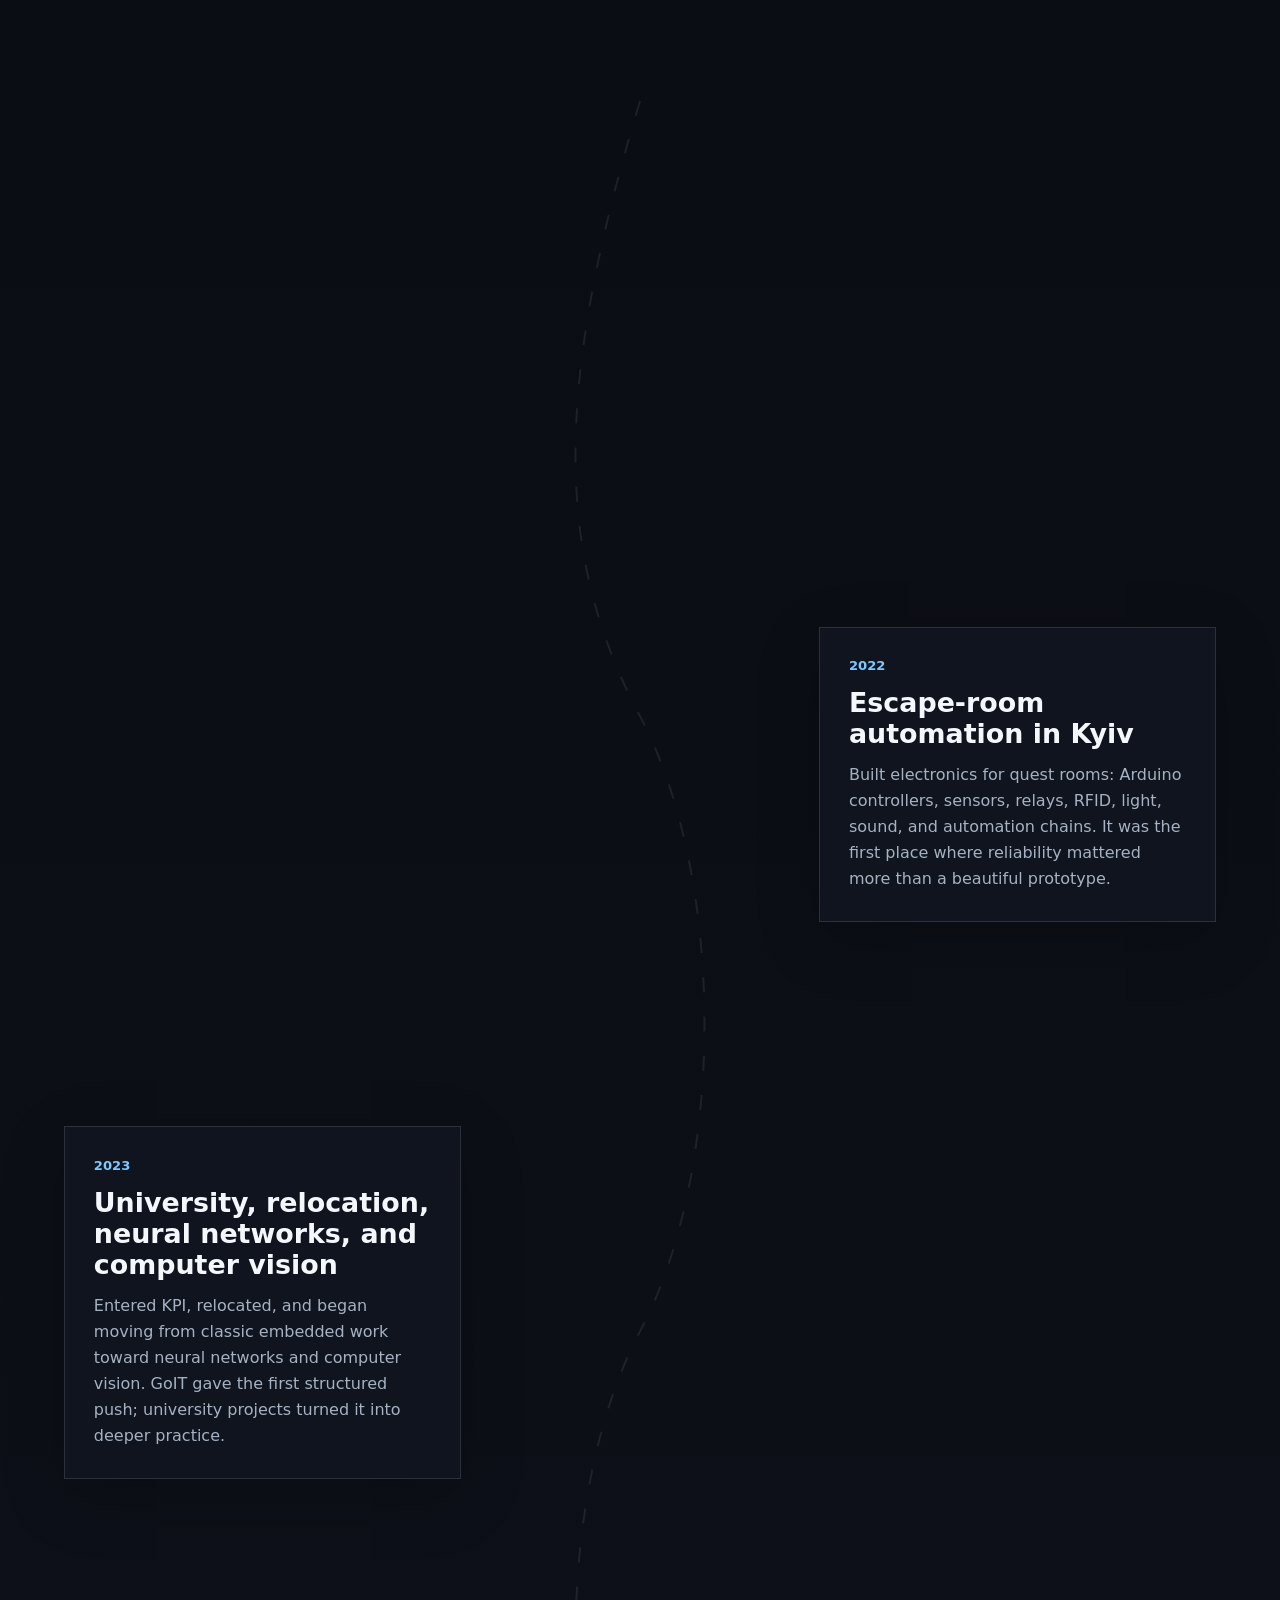
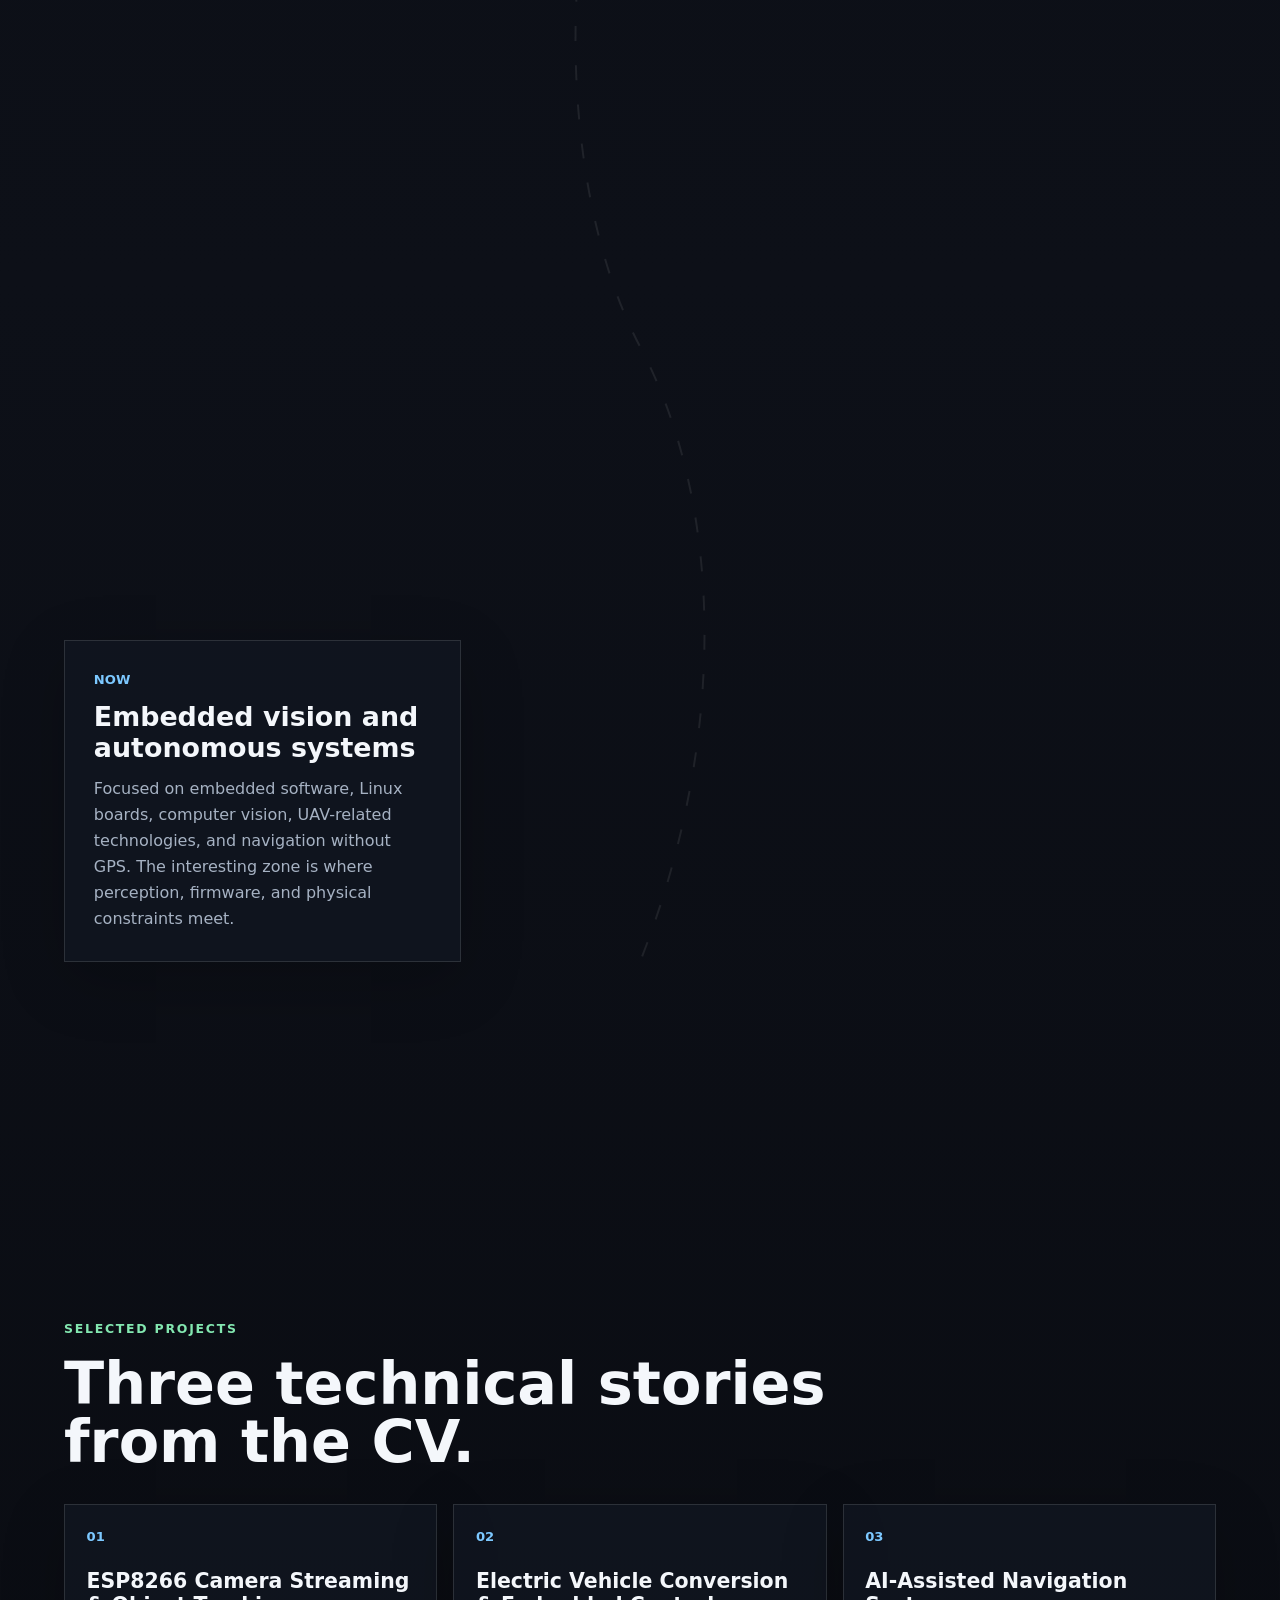
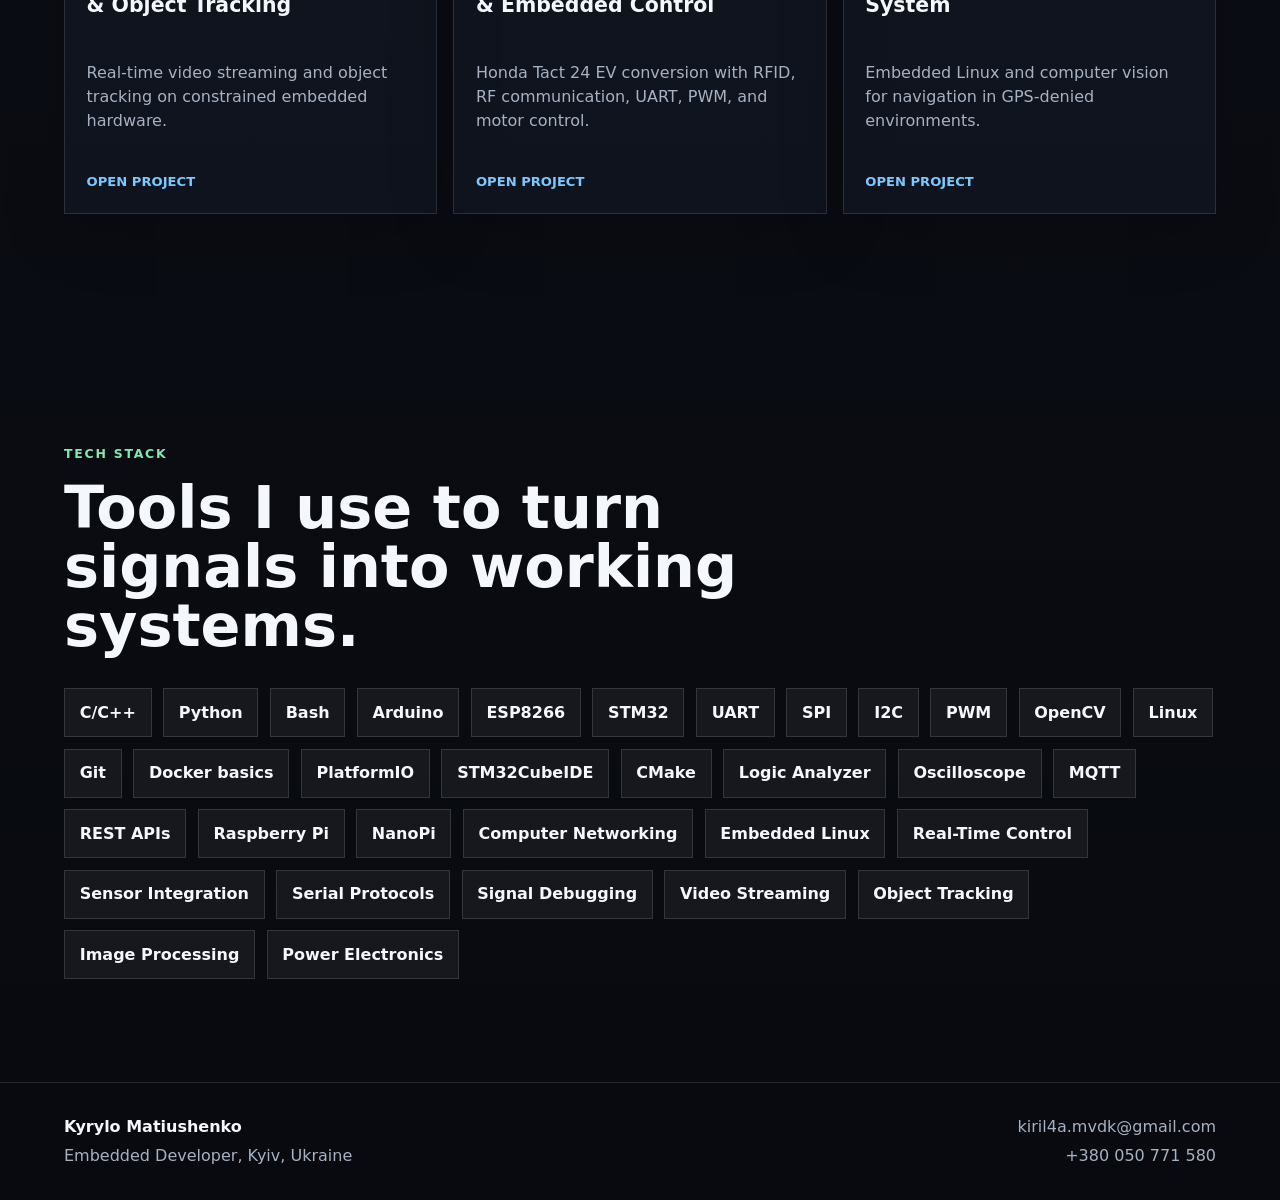
==== commit bcb12115: "contact form" ====
--- a/index.html
+++ b/index.html
@@ -20,7 +20,7 @@
     </div>
 
     <header class="site-header">
-      <a class="brand" href="index.html" aria-label="Kyrylo Matiushenko home" data-i18n-aria="aria.home">
+      <a class="brand" href="./" aria-label="Kyrylo Matiushenko home" data-i18n-aria="aria.home">
         <span class="brand-mark">KM</span>
         <span>Kyrylo Matiushenko</span>
       </a>
@@ -30,10 +30,11 @@
         <span></span>
       </button>
       <nav id="main-navigation" class="top-nav" aria-label="Main navigation" data-i18n-aria="aria.nav">
-        <a href="index.html" aria-current="page" data-i18n="nav.about">About</a>
-        <a href="projects/esp8266-camera.html" data-i18n="nav.esp">ESP8266 Vision</a>
-        <a href="projects/ev-conversion.html" data-i18n="nav.ev">EV Control</a>
-        <a href="projects/ai-navigation.html" data-i18n="nav.ai">AI Navigation</a>
+        <a href="./" aria-current="page" data-i18n="nav.about">About</a>
+        <a href="projects/esp8266-camera/" data-i18n="nav.esp">ESP8266 Vision</a>
+        <a href="projects/ev-conversion/" data-i18n="nav.ev">EV Control</a>
+        <a href="projects/ai-navigation/" data-i18n="nav.ai">AI Navigation</a>
+        <a href="contact/" data-i18n="nav.contact">Contact</a>
         <a class="nav-cv" href="Junior Embedded Developer Matiushenko Kyrylo.pdf" data-i18n="nav.cv">Open CV</a>
         <div class="lang-switch" aria-label="Language selector" data-i18n-aria="aria.language">
           <button type="button" data-lang="en" aria-pressed="true">EN</button>
@@ -162,19 +163,19 @@
           <h2 data-i18n="home.projects.title">Three technical stories from the CV.</h2>
         </div>
         <div class="project-grid">
-          <a class="project-card reveal" href="projects/esp8266-camera.html">
+          <a class="project-card reveal" href="projects/esp8266-camera/">
             <span class="project-index">01</span>
             <h3 data-i18n="project.esp.title">ESP8266 Camera Streaming & Object Tracking</h3>
             <p data-i18n="home.projects.esp.text">Real-time video streaming and object tracking on constrained embedded hardware.</p>
             <span class="card-link" data-i18n="home.projects.open">Open project</span>
           </a>
-          <a class="project-card reveal" href="projects/ev-conversion.html">
+          <a class="project-card reveal" href="projects/ev-conversion/">
             <span class="project-index">02</span>
             <h3 data-i18n="project.ev.title.short">Electric Vehicle Conversion & Embedded Control</h3>
             <p data-i18n="home.projects.ev.text">Honda Tact 24 EV conversion with RFID, RF communication, UART, PWM, and motor control.</p>
             <span class="card-link" data-i18n="home.projects.open">Open project</span>
           </a>
-          <a class="project-card reveal" href="projects/ai-navigation.html">
+          <a class="project-card reveal" href="projects/ai-navigation/">
             <span class="project-index">03</span>
             <h3 data-i18n="project.ai.title">AI-Assisted Navigation System</h3>
             <p data-i18n="home.projects.ai.text">Embedded Linux and computer vision for navigation in GPS-denied environments.</p>
--- a/styles.css
+++ b/styles.css
@@ -862,6 +862,113 @@
   min-height: calc(100vh - 72px);
   padding-top: clamp(4rem, 8vw, 7rem);
   padding-bottom: clamp(4rem, 8vw, 7rem);
+}
+
+.contact-page {
+  min-height: calc(100vh - 72px);
+  padding: clamp(4rem, 8vw, 7rem) 5vw clamp(4rem, 8vw, 7rem);
+}
+
+.contact-hero,
+.contact-layout {
+  display: grid;
+  grid-template-columns: minmax(0, 1fr) minmax(280px, 390px);
+  gap: clamp(1rem, 4vw, 3rem);
+}
+
+.contact-hero {
+  align-items: end;
+  margin-bottom: 1rem;
+}
+
+.contact-hero h1 {
+  max-width: 920px;
+}
+
+.contact-direct,
+.contact-form,
+.contact-note {
+  border: 1px solid var(--line);
+  background: var(--panel-soft);
+  box-shadow: 0 18px 60px rgba(0, 0, 0, 0.2);
+}
+
+.contact-direct {
+  display: grid;
+  gap: 0.45rem;
+  padding: 1.25rem;
+}
+
+.contact-direct span {
+  color: var(--muted);
+  font-size: 0.86rem;
+  font-weight: 800;
+  text-transform: uppercase;
+}
+
+.contact-direct a:hover {
+  color: var(--cyan);
+}
+
+.contact-form,
+.contact-note {
+  padding: clamp(1.1rem, 2.6vw, 1.65rem);
+}
+
+.contact-form {
+  display: grid;
+  gap: 1rem;
+}
+
+.form-row {
+  display: grid;
+  gap: 0.45rem;
+}
+
+.form-row label {
+  color: var(--text);
+  font-size: 0.9rem;
+  font-weight: 760;
+}
+
+.form-row input,
+.form-row textarea {
+  width: 100%;
+  border: 1px solid rgba(255, 255, 255, 0.14);
+  background: rgba(255, 255, 255, 0.055);
+  color: var(--text);
+  font: inherit;
+  padding: 0.85rem 0.95rem;
+  outline: none;
+  resize: vertical;
+}
+
+.form-row input:focus,
+.form-row textarea:focus {
+  border-color: rgba(88, 213, 232, 0.64);
+  box-shadow: 0 0 0 3px rgba(88, 213, 232, 0.11);
+}
+
+.form-honeypot {
+  position: absolute;
+  left: -9999px;
+  width: 1px;
+  height: 1px;
+  opacity: 0;
+}
+
+.form-status {
+  margin: 0;
+  color: var(--muted);
+  font-size: 0.92rem;
+}
+
+.form-status.is-success {
+  color: var(--green);
+}
+
+.form-status.is-error {
+  color: var(--red);
 }
 
 .project-hero {
@@ -1052,7 +1159,9 @@
 
   .hero,
   .project-hero-with-media,
-  .project-layout {
+  .project-layout,
+  .contact-hero,
+  .contact-layout {
     grid-template-columns: 1fr;
   }
 
@@ -1075,6 +1184,14 @@
 
   .project-page {
     padding-top: clamp(3rem, 10vw, 5rem);
+  }
+
+  .contact-page {
+    padding-top: clamp(3rem, 10vw, 5rem);
+  }
+
+  .contact-hero {
+    align-items: start;
   }
 
   .project-hero {
@@ -1165,7 +1282,8 @@
   .story-section,
   .projects-section,
   .stack-section,
-  .project-page {
+  .project-page,
+  .contact-page {
     padding-inline: 1rem;
   }
 
@@ -1219,7 +1337,10 @@
   }
 
   .project-main,
-  .project-side {
+  .project-side,
+  .contact-form,
+  .contact-note,
+  .contact-direct {
     padding: 1rem;
   }
 
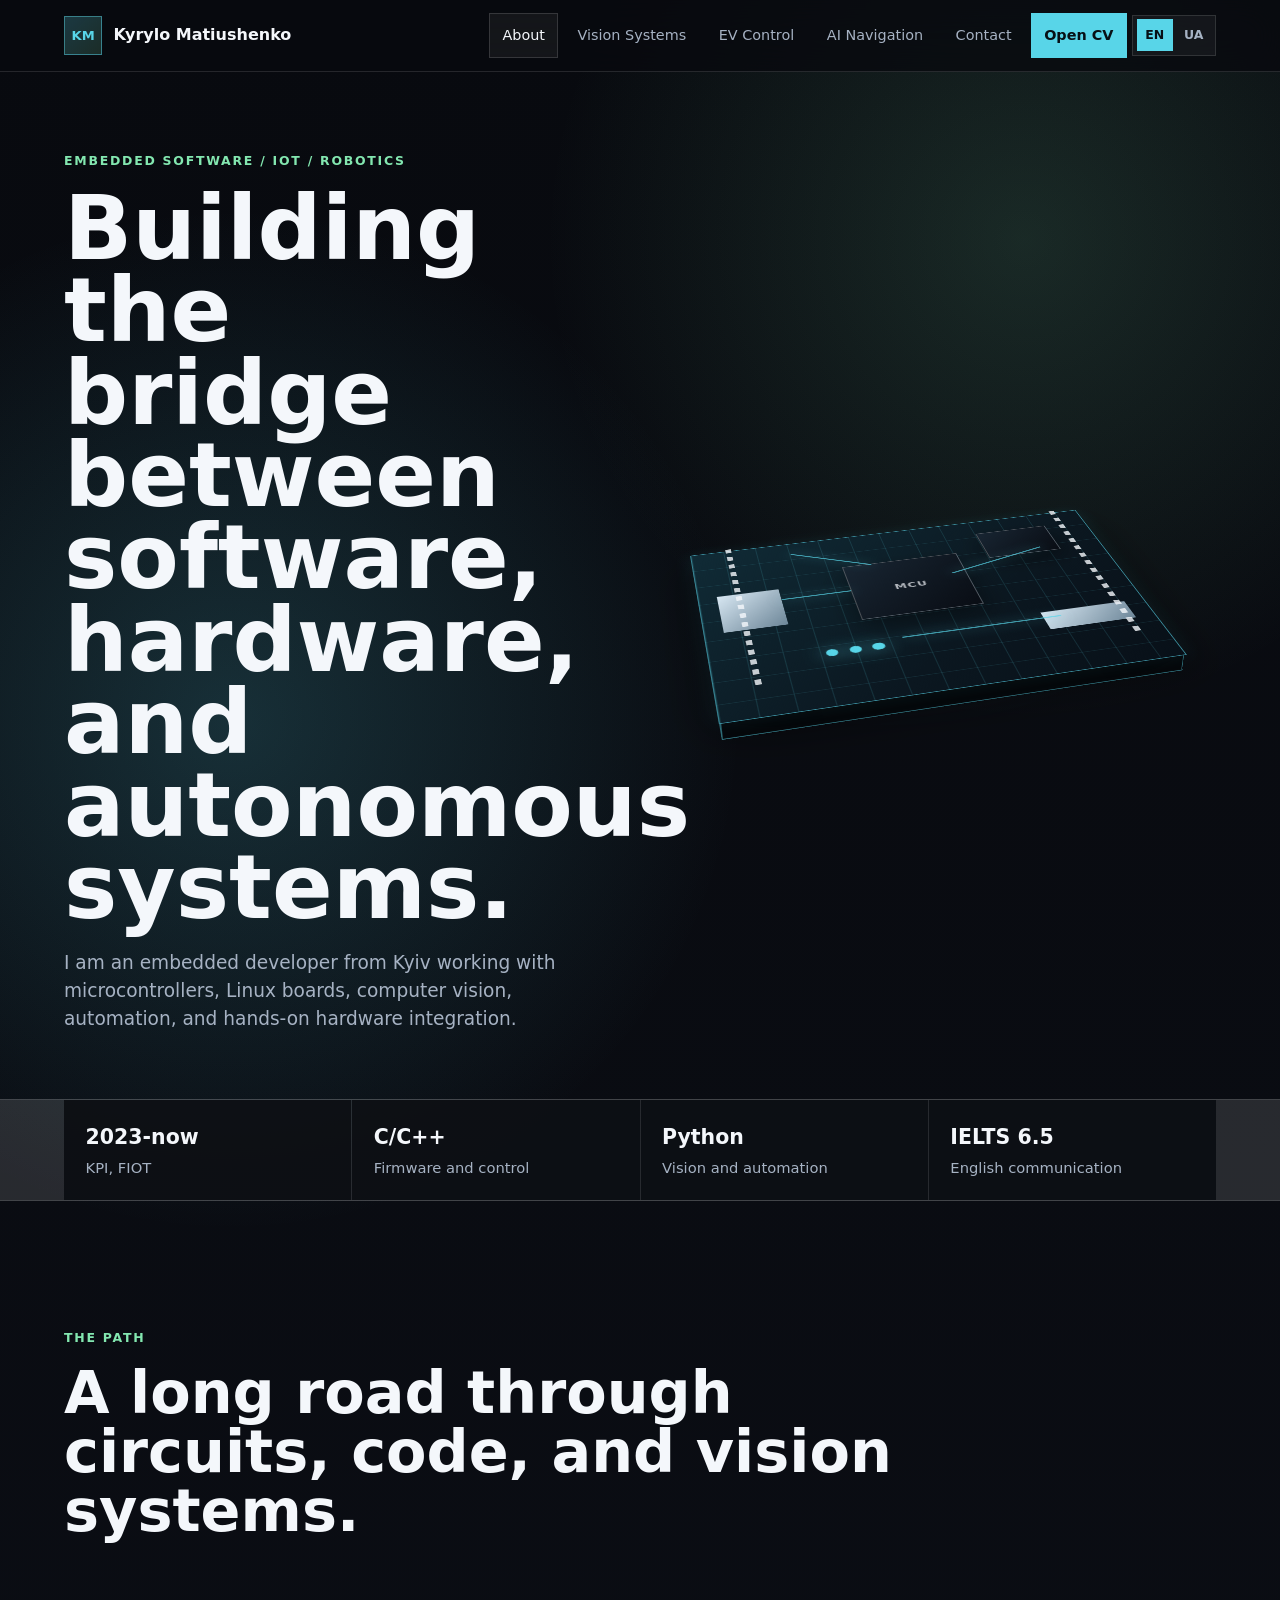
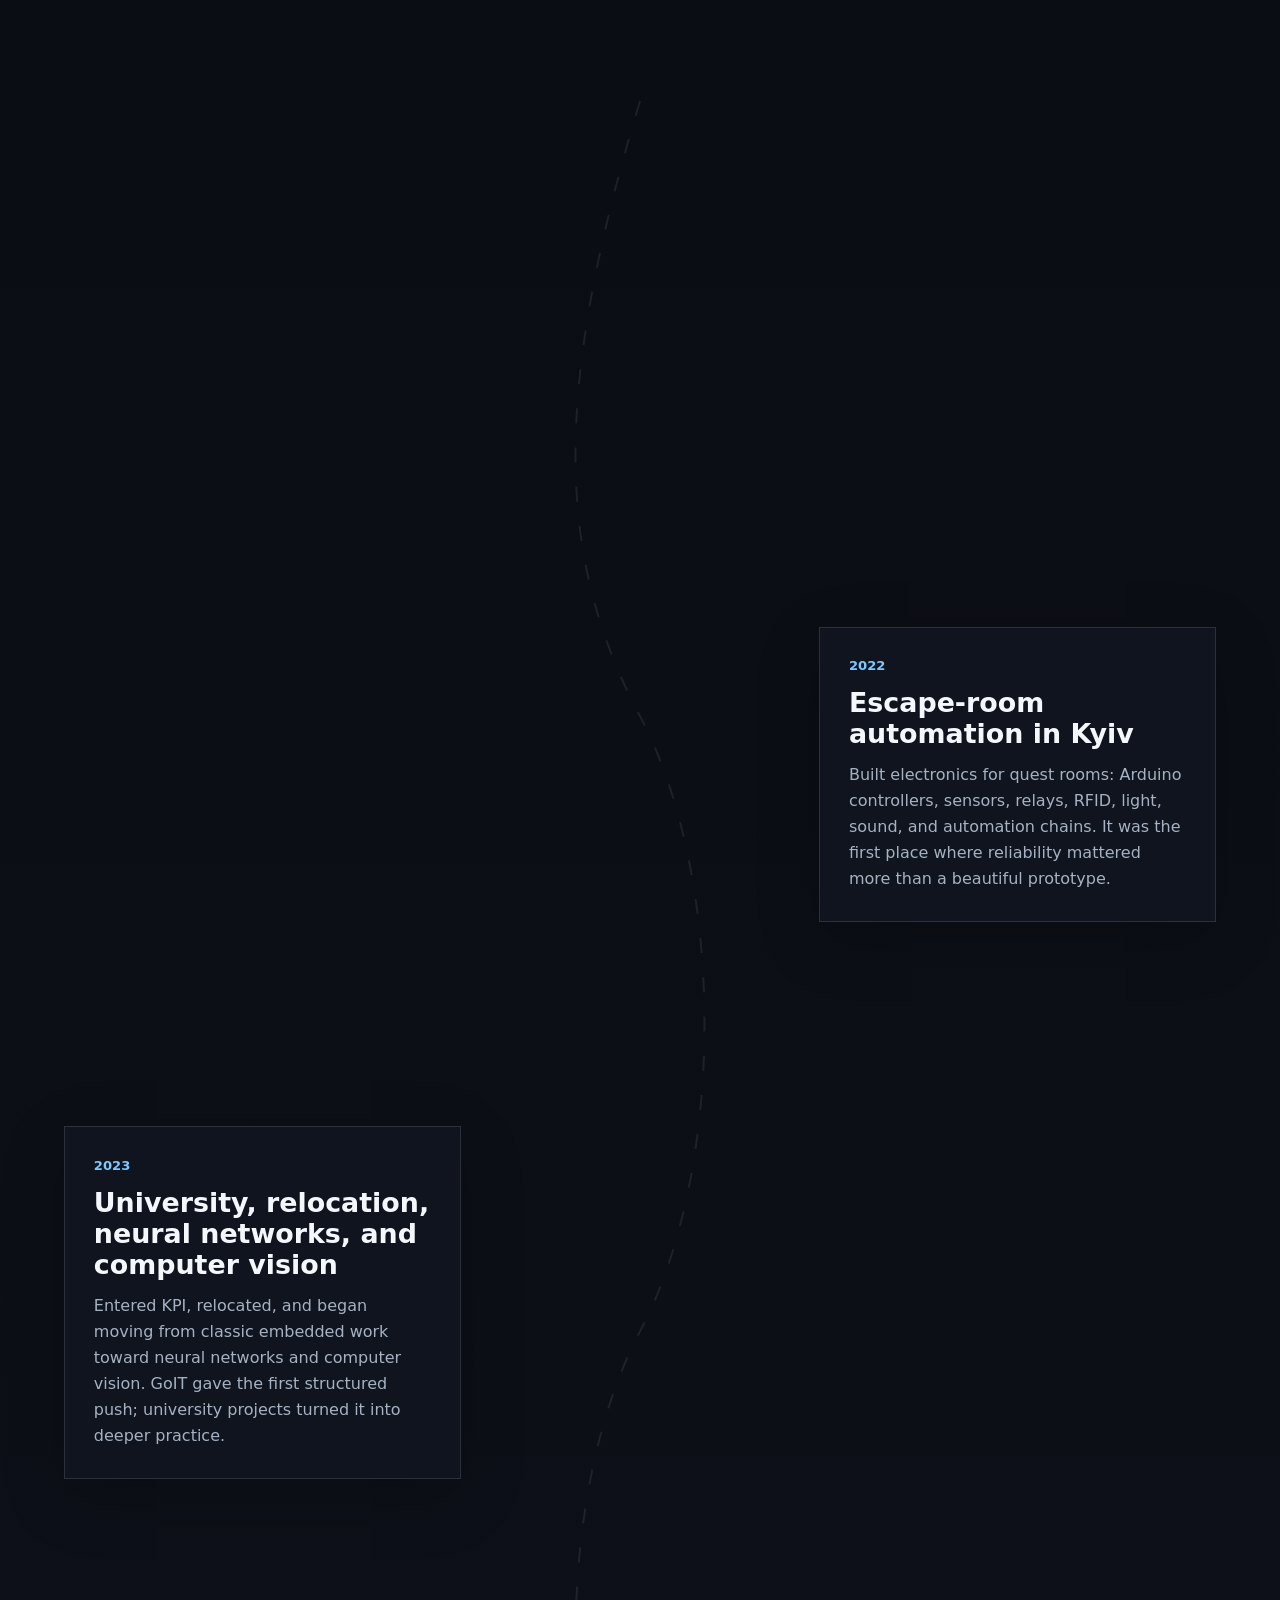
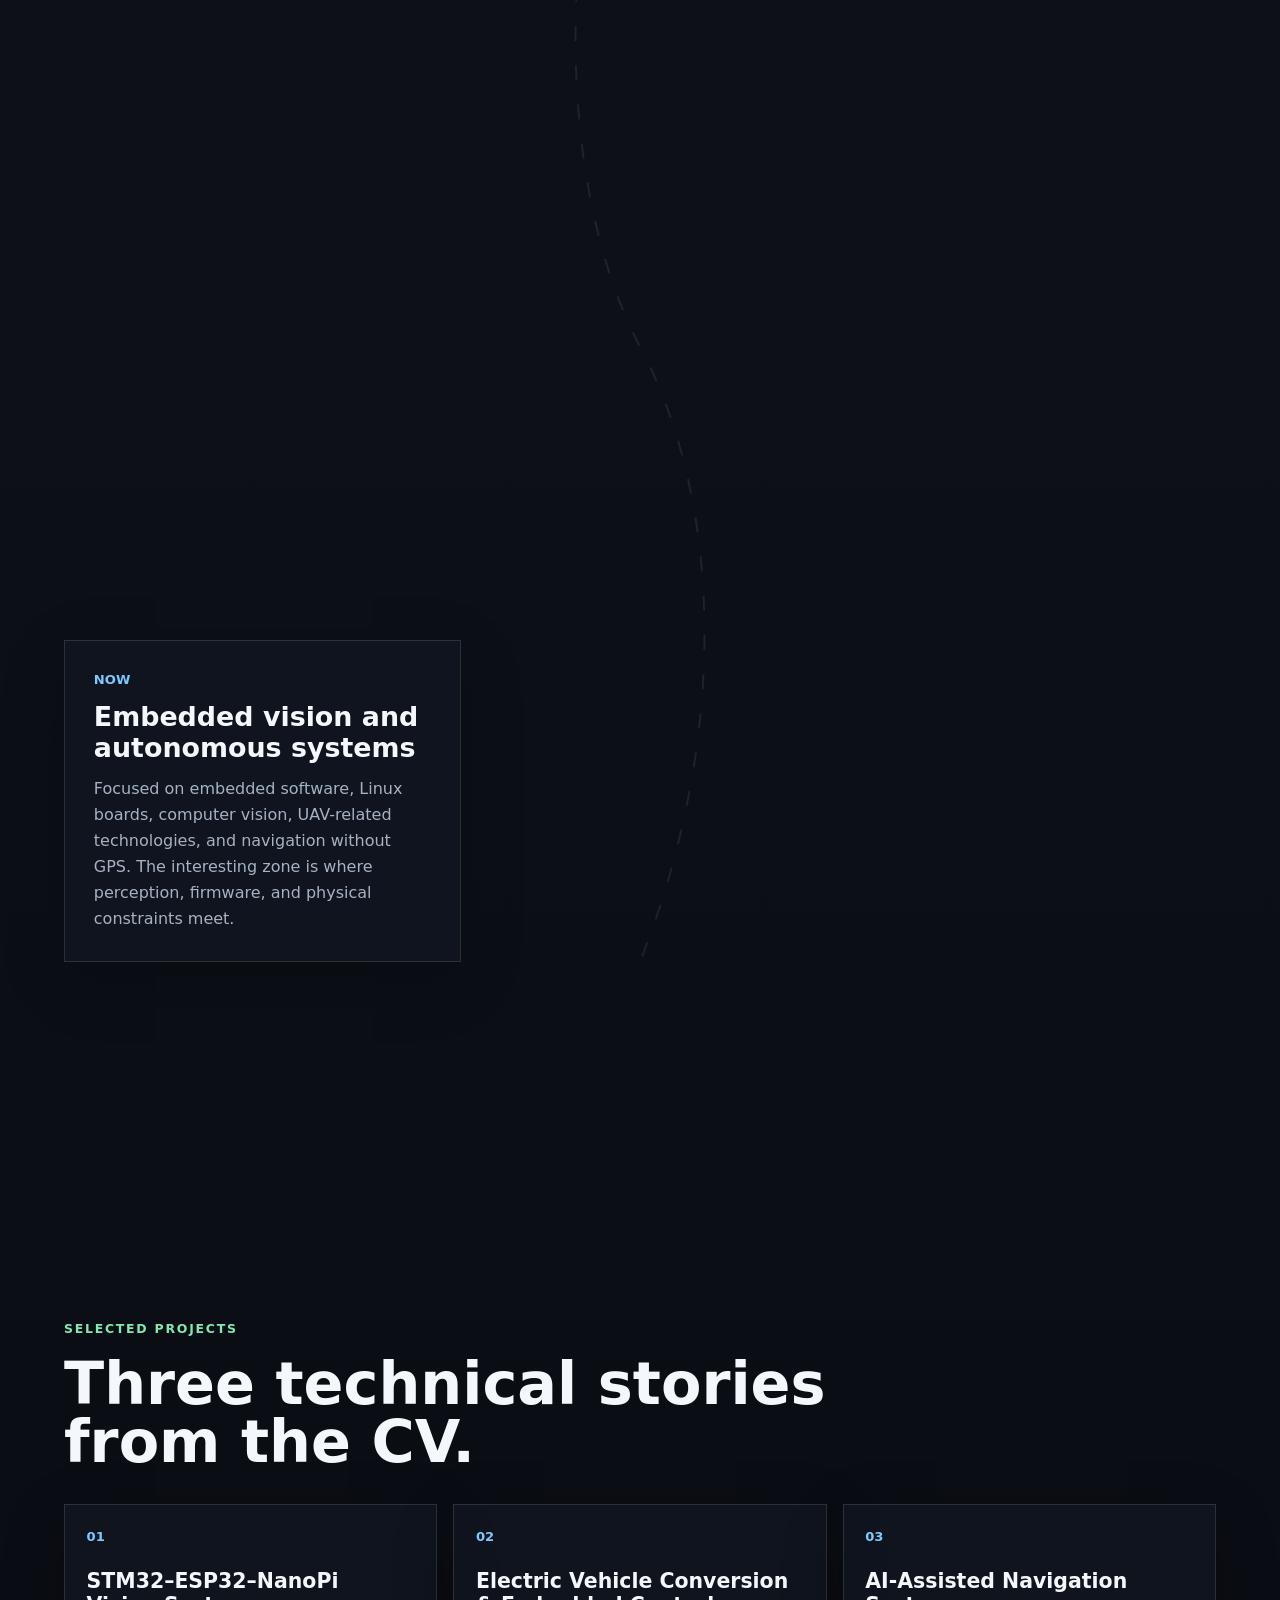
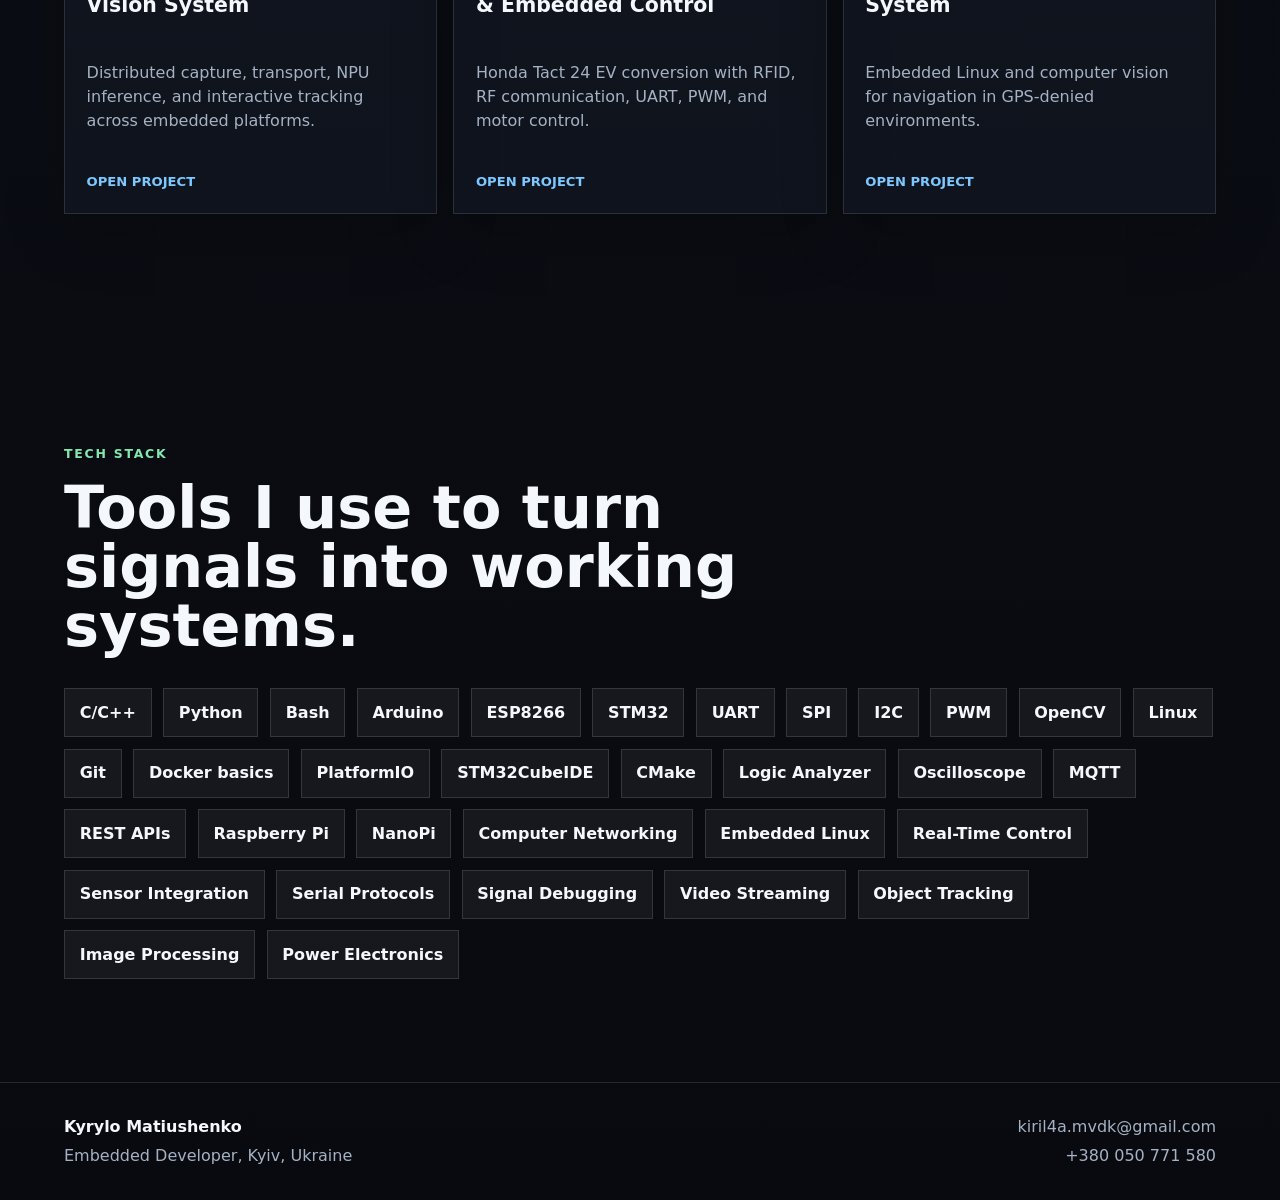
==== commit 0b36f389: "CV update to stm32" ====
--- a/index.html
+++ b/index.html
@@ -6,7 +6,7 @@
     <meta name="description" content="Kyrylo Matiushenko - embedded developer focused on IoT, robotics, computer vision, and autonomous systems." data-i18n-content="meta.home.description">
     <title>Kyrylo Matiushenko | Embedded Developer</title>
     <link rel="stylesheet" href="styles.css">
-    <script defer src="script.js"></script>
+    <script defer src="script.js?v=20260713-vision-details"></script>
   </head>
   <body data-page="home">
     <div class="page-loader" aria-label="Loading page" data-i18n-aria="aria.loading">
@@ -31,7 +31,7 @@
       </button>
       <nav id="main-navigation" class="top-nav" aria-label="Main navigation" data-i18n-aria="aria.nav">
         <a href="./" aria-current="page" data-i18n="nav.about">About</a>
-        <a href="projects/esp8266-camera/" data-i18n="nav.esp">ESP8266 Vision</a>
+        <a href="projects/esp8266-camera/" data-i18n="nav.esp">Vision Systems</a>
         <a href="projects/ev-conversion/" data-i18n="nav.ev">EV Control</a>
         <a href="projects/ai-navigation/" data-i18n="nav.ai">AI Navigation</a>
         <a href="contact/" data-i18n="nav.contact">Contact</a>
@@ -165,8 +165,8 @@
         <div class="project-grid">
           <a class="project-card reveal" href="projects/esp8266-camera/">
             <span class="project-index">01</span>
-            <h3 data-i18n="project.esp.title">ESP8266 Camera Streaming & Object Tracking</h3>
-            <p data-i18n="home.projects.esp.text">Real-time video streaming and object tracking on constrained embedded hardware.</p>
+            <h3 data-i18n="project.stm32.title">STM32–ESP32–NanoPi Vision System</h3>
+            <p data-i18n="home.projects.stm32.text">Distributed capture, transport, NPU inference, and interactive tracking across embedded platforms.</p>
             <span class="card-link" data-i18n="home.projects.open">Open project</span>
           </a>
           <a class="project-card reveal" href="projects/ev-conversion/">
--- a/styles.css
+++ b/styles.css
@@ -876,6 +876,11 @@
   gap: clamp(1rem, 4vw, 3rem);
 }
 
+.contact-hero > *,
+.contact-layout > * {
+  min-width: 0;
+}
+
 .contact-hero {
   align-items: end;
   margin-bottom: 1rem;
@@ -888,6 +893,7 @@
 .contact-direct,
 .contact-form,
 .contact-note {
+  min-width: 0;
   border: 1px solid var(--line);
   background: var(--panel-soft);
   box-shadow: 0 18px 60px rgba(0, 0, 0, 0.2);
@@ -908,6 +914,24 @@
 
 .contact-direct a:hover {
   color: var(--cyan);
+}
+
+.contact-direct a,
+.contact-note p,
+.form-status,
+.stack-cloud span {
+  overflow-wrap: anywhere;
+}
+
+.contact-note h2 {
+  overflow-wrap: normal;
+  word-break: normal;
+  hyphens: none;
+}
+
+html[lang="uk"] .contact-note h2 {
+  font-size: clamp(1.55rem, 3vw, 2.45rem);
+  line-height: 1.08;
 }
 
 .contact-form,
@@ -1068,6 +1092,375 @@
 .project-facts strong {
   color: var(--cyan);
   font-size: 1.25rem;
+}
+
+.vision-project-page {
+  padding-top: clamp(1.5rem, 4vw, 3.5rem);
+}
+
+.vision-selector-wrap {
+  display: grid;
+  grid-template-columns: minmax(0, 0.8fr) minmax(440px, 1.2fr);
+  align-items: end;
+  gap: clamp(1.5rem, 5vw, 5rem);
+  margin-bottom: clamp(3rem, 7vw, 6rem);
+}
+
+.vision-selector-copy h1 {
+  max-width: 760px;
+  margin-bottom: clamp(1.8rem, 3vw, 2.8rem);
+  font-size: clamp(2.4rem, 5vw, 5.8rem);
+}
+
+.vision-selector-copy > p:not(.eyebrow) {
+  max-width: 650px;
+  margin: 0;
+  color: var(--muted);
+  line-height: 1.72;
+}
+
+.vision-selector-copy .vision-selector-note {
+  margin-top: 1rem;
+  color: rgba(166, 178, 195, 0.76);
+  font-size: 0.9rem;
+}
+
+.project-context {
+  max-width: 900px;
+  margin: 1.25rem 0 0;
+  color: var(--muted);
+  font-size: clamp(0.98rem, 1.25vw, 1.08rem);
+  line-height: 1.75;
+}
+
+.npu-performance {
+  display: grid;
+  grid-template-columns: minmax(150px, 0.32fr) minmax(0, 1fr);
+  gap: 1.2rem;
+  align-items: center;
+  max-width: 900px;
+  margin-top: 1.4rem;
+  padding: 1rem 1.15rem;
+  border: 1px solid rgba(131, 231, 176, 0.34);
+  background: linear-gradient(135deg, rgba(131, 231, 176, 0.1), rgba(88, 213, 232, 0.045));
+}
+
+.npu-performance strong {
+  color: var(--green);
+  font-size: clamp(1.1rem, 2vw, 1.55rem);
+}
+
+.npu-performance p {
+  margin: 0;
+  color: var(--muted);
+  font-size: 0.9rem;
+  line-height: 1.6;
+}
+
+.vision-switch {
+  position: relative;
+  isolation: isolate;
+  display: grid;
+  grid-template-columns: repeat(2, minmax(0, 1fr));
+  min-height: 96px;
+  padding: 7px;
+  overflow: hidden;
+  border: 1px solid rgba(255, 255, 255, 0.2);
+  border-radius: 30px;
+  background:
+    linear-gradient(135deg, rgba(255, 255, 255, 0.13), rgba(255, 255, 255, 0.035)),
+    rgba(9, 14, 23, 0.58);
+  box-shadow:
+    inset 0 1px 0 rgba(255, 255, 255, 0.16),
+    0 22px 70px rgba(0, 0, 0, 0.32);
+  backdrop-filter: blur(24px) saturate(145%);
+  -webkit-backdrop-filter: blur(24px) saturate(145%);
+}
+
+.vision-switch::after {
+  content: "";
+  position: absolute;
+  inset: 0;
+  z-index: -2;
+  background:
+    radial-gradient(circle at 20% 0%, rgba(88, 213, 232, 0.2), transparent 45%),
+    radial-gradient(circle at 100% 100%, rgba(131, 231, 176, 0.12), transparent 44%);
+  pointer-events: none;
+}
+
+.vision-switch-droplet {
+  position: absolute;
+  top: 7px;
+  bottom: 7px;
+  left: 7px;
+  z-index: -1;
+  width: calc(50% - 7px);
+  border: 1px solid rgba(255, 255, 255, 0.28);
+  border-radius: 24px 28px 26px 30px;
+  background:
+    linear-gradient(145deg, rgba(255, 255, 255, 0.2), rgba(88, 213, 232, 0.11) 55%, rgba(255, 255, 255, 0.08));
+  box-shadow:
+    inset 0 1px 1px rgba(255, 255, 255, 0.3),
+    inset 0 -10px 30px rgba(88, 213, 232, 0.08),
+    0 8px 28px rgba(0, 0, 0, 0.24),
+    0 0 32px rgba(88, 213, 232, 0.1);
+  transform: translateX(0) rotate(-0.35deg);
+  transition: transform 520ms cubic-bezier(0.22, 1, 0.36, 1), border-radius 520ms ease;
+}
+
+.vision-switch[data-active="esp8266"] .vision-switch-droplet {
+  border-radius: 29px 24px 30px 25px;
+  transform: translateX(100%) rotate(0.35deg);
+}
+
+.vision-switch button {
+  display: grid;
+  align-content: center;
+  gap: 0.28rem;
+  min-width: 0;
+  padding: 0.85rem 1rem;
+  border: 0;
+  background: transparent;
+  color: var(--muted);
+  font: inherit;
+  text-align: left;
+  cursor: pointer;
+  transition: color 260ms ease, transform 260ms ease;
+}
+
+.vision-switch button:hover {
+  color: var(--text);
+}
+
+.vision-switch button:focus-visible {
+  outline: 2px solid var(--cyan);
+  outline-offset: -5px;
+  border-radius: 23px;
+}
+
+.vision-switch button[aria-selected="true"] {
+  color: var(--text);
+}
+
+.vision-switch button small {
+  color: var(--cyan);
+  font-size: 0.69rem;
+  font-weight: 800;
+  letter-spacing: 0.12em;
+  text-transform: uppercase;
+}
+
+.vision-switch button span {
+  overflow: hidden;
+  font-size: clamp(0.86rem, 1.4vw, 1.05rem);
+  font-weight: 750;
+  text-overflow: ellipsis;
+  white-space: nowrap;
+}
+
+.project-variant[hidden] {
+  display: none;
+}
+
+.project-variant.is-entering-next {
+  animation: vision-panel-next 560ms cubic-bezier(0.22, 1, 0.36, 1) both;
+}
+
+.project-variant.is-entering-prev {
+  animation: vision-panel-prev 560ms cubic-bezier(0.22, 1, 0.36, 1) both;
+}
+
+@keyframes vision-panel-next {
+  from { opacity: 0; transform: translateX(48px); }
+  to { opacity: 1; transform: translateX(0); }
+}
+
+@keyframes vision-panel-prev {
+  from { opacity: 0; transform: translateX(-48px); }
+  to { opacity: 1; transform: translateX(0); }
+}
+
+.project-display-title {
+  max-width: 1050px;
+  margin: 0 0 1rem;
+  font-size: clamp(2.6rem, 6.5vw, 7.2rem);
+  line-height: 0.96;
+  letter-spacing: -0.055em;
+}
+
+.vision-architecture {
+  margin: 0 0 1rem;
+  padding: clamp(1.3rem, 3vw, 2.2rem);
+  border: 1px solid rgba(88, 213, 232, 0.22);
+  background:
+    linear-gradient(135deg, rgba(88, 213, 232, 0.07), transparent 52%),
+    rgba(17, 23, 34, 0.72);
+  box-shadow: var(--shadow);
+}
+
+.architecture-heading {
+  display: flex;
+  align-items: end;
+  justify-content: space-between;
+  gap: 2rem;
+  margin-bottom: 1.5rem;
+}
+
+.architecture-heading h2 {
+  max-width: 760px;
+  margin: 0;
+}
+
+.architecture-flow {
+  display: grid;
+  grid-template-columns: minmax(0, 1fr) auto minmax(0, 1fr) auto minmax(0, 1fr) auto minmax(0, 1fr);
+  align-items: stretch;
+  gap: 0.65rem;
+}
+
+.architecture-node {
+  display: grid;
+  align-content: space-between;
+  min-height: 150px;
+  padding: 1rem;
+  border: 1px solid var(--line);
+  background: rgba(255, 255, 255, 0.04);
+}
+
+.architecture-node.is-accent {
+  border-color: rgba(131, 231, 176, 0.42);
+  background: rgba(131, 231, 176, 0.08);
+}
+
+.node-number {
+  color: var(--cyan);
+  font-family: ui-monospace, SFMono-Regular, Consolas, monospace;
+  font-size: 0.76rem;
+}
+
+.architecture-node strong {
+  margin: 1.5rem 0 0.35rem;
+  font-size: clamp(0.92rem, 1.4vw, 1.08rem);
+}
+
+.architecture-node small {
+  color: var(--muted);
+  line-height: 1.45;
+}
+
+.architecture-link {
+  align-self: center;
+  color: var(--cyan);
+  font-size: 1.3rem;
+}
+
+.project-main > h2:not(:first-child) {
+  margin-top: clamp(2.6rem, 5vw, 4.5rem);
+}
+
+.feature-list.protocol-list,
+.feature-list.software-feature-list {
+  grid-template-columns: repeat(2, minmax(0, 1fr));
+}
+
+.processing-pipeline {
+  display: grid;
+  grid-template-columns: repeat(2, minmax(0, 1fr));
+  gap: 0.8rem;
+  margin: 1.4rem 0 0;
+  padding: 0;
+  list-style: none;
+}
+
+.processing-pipeline li {
+  display: grid;
+  grid-template-columns: 2.5rem minmax(0, 1fr);
+  gap: 0.8rem;
+  align-items: start;
+  margin: 0 !important;
+  padding: 1rem;
+  border: 1px solid rgba(255, 255, 255, 0.12);
+  background: rgba(255, 255, 255, 0.045);
+}
+
+.processing-pipeline li:last-child {
+  grid-column: 1 / -1;
+}
+
+.processing-pipeline strong {
+  color: var(--cyan);
+  font-family: ui-monospace, SFMono-Regular, Consolas, monospace;
+  font-size: 0.82rem;
+}
+
+.processing-pipeline span {
+  color: var(--muted);
+  font-size: 0.92rem;
+  line-height: 1.65;
+}
+
+@media (max-width: 980px) {
+  .vision-selector-wrap {
+    grid-template-columns: 1fr;
+  }
+
+  .architecture-flow {
+    grid-template-columns: 1fr;
+  }
+
+  .architecture-node {
+    min-height: 120px;
+  }
+
+  .architecture-link {
+    justify-self: center;
+    transform: rotate(90deg);
+  }
+
+  .processing-pipeline {
+    grid-template-columns: 1fr;
+  }
+
+  .processing-pipeline li:last-child {
+    grid-column: auto;
+  }
+}
+
+@media (max-width: 620px) {
+  .vision-switch {
+    min-height: 82px;
+    border-radius: 24px;
+  }
+
+  .vision-switch button {
+    padding: 0.65rem 0.55rem;
+  }
+
+  .vision-switch button small {
+    font-size: 0.57rem;
+    letter-spacing: 0.07em;
+  }
+
+  .vision-switch button span {
+    font-size: 0.72rem;
+  }
+
+  .architecture-heading {
+    display: block;
+  }
+
+  .project-display-title {
+    font-size: clamp(2.25rem, 13vw, 3.6rem);
+  }
+
+  .feature-list.protocol-list,
+  .feature-list.software-feature-list {
+    grid-template-columns: 1fr;
+  }
+
+  .npu-performance {
+    grid-template-columns: 1fr;
+  }
 }
 
 .reveal {
